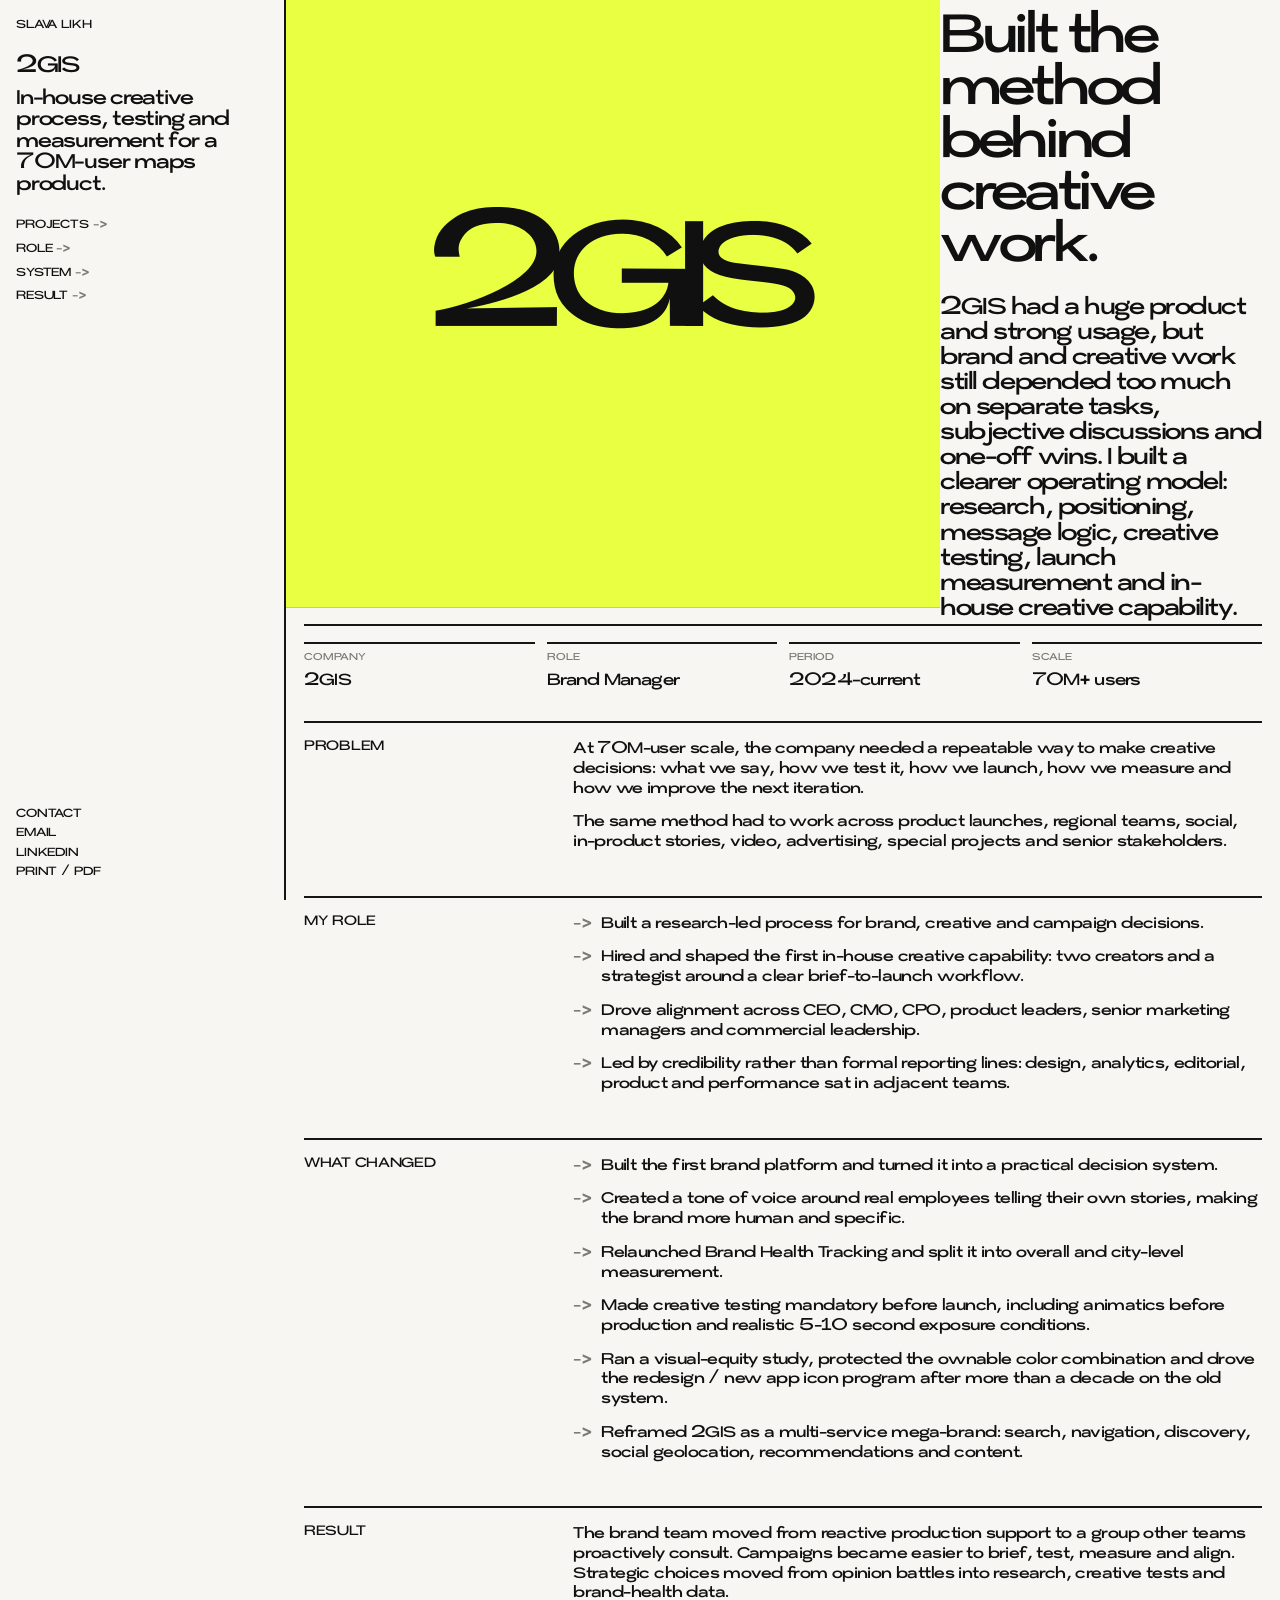
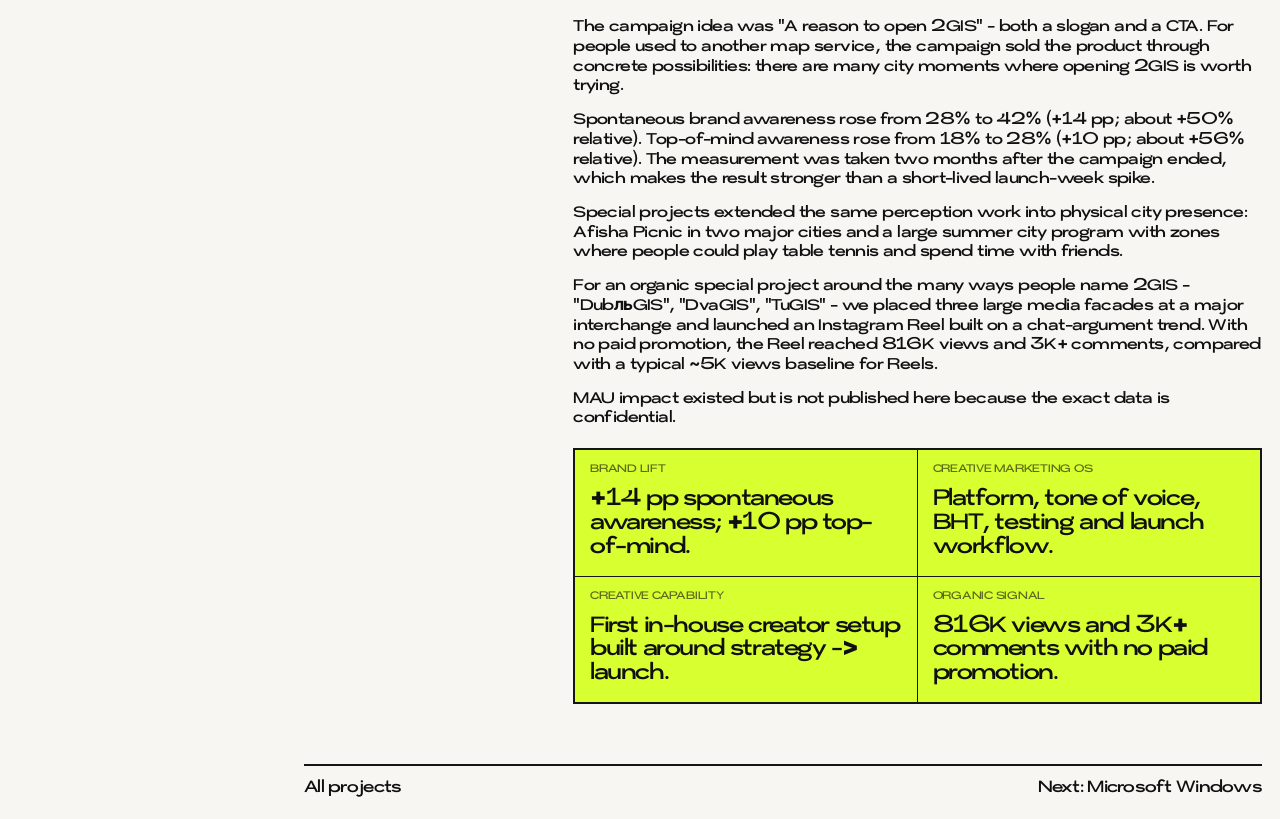
==== cases/2gis.html @ c992e0bf "Initial portfolio site" ====
<!doctype html>
<html lang="en">
<head>
  <meta charset="utf-8">
  <meta name="viewport" content="width=device-width, initial-scale=1">
  <title>2GIS - Research-led Creative Marketing Process | Slava Likh</title>
  <link rel="preconnect" href="https://fonts.googleapis.com">
  <link rel="preconnect" href="https://fonts.gstatic.com" crossorigin>
  <link href="https://fonts.googleapis.com/css2?family=Inter:wght@500;700;800;900&display=swap" rel="stylesheet">
  <link rel="stylesheet" href="../styles.css">
</head>
<body>
  <div class="case-shell">
    <aside class="rail">
      <div>
        <div class="rail-kicker"><a href="../index.html">SLAVA LIKH</a></div>
        <div class="bio">
          <h1>2GIS</h1>
          <p>In-house creative process, testing and measurement for a 70M-user maps product.</p>
        </div>
        <nav class="rail-links">
          <a href="../index.html#projects">Projects</a>
          <a href="#role">Role</a>
          <a href="#system">System</a>
          <a href="#result">Result</a>
        </nav>
      </div>
      <div class="rail-contact">
        <span>Contact</span>
        <a href="mailto:likhslava21@gmail.com">Email</a>
        <a href="https://linkedin.com/in/slavalikh">LinkedIn</a>
        <button onclick="window.print()" style="all:unset;cursor:pointer">Print / PDF</button>
      </div>
    </aside>

    <main class="case-main">
      <section class="case-hero">
        <div class="case-wordmark mark two-gis"><span>2GIS</span></div>
        <div class="case-intro">
          <h1>Built the method behind creative work.</h1>
          <p>2GIS had a huge product and strong usage, but brand and creative work still depended too much on separate tasks, subjective discussions and one-off wins. I built a clearer operating model: research, positioning, message logic, creative testing, launch measurement and in-house creative capability.</p>
        </div>
      </section>

      <section class="case-meta" aria-label="Case facts">
        <div><span>Company</span><b>2GIS</b></div>
        <div><span>Role</span><b>Brand Manager</b></div>
        <div><span>Period</span><b>2024-current</b></div>
        <div><span>Scale</span><b>70M+ users</b></div>
      </section>

      <section class="case-section">
        <h2>Problem</h2>
        <div>
          <p>At 70M-user scale, the company needed a repeatable way to make creative decisions: what we say, how we test it, how we launch, how we measure and how we improve the next iteration.</p>
          <p>The same method had to work across product launches, regional teams, social, in-product stories, video, advertising, special projects and senior stakeholders.</p>
        </div>
      </section>

      <section id="role" class="case-section">
        <h2>My role</h2>
        <div>
          <ul>
            <li>Built a research-led process for brand, creative and campaign decisions.</li>
            <li>Hired and shaped the first in-house creative capability: two creators and a strategist around a clear brief-to-launch workflow.</li>
            <li>Drove alignment across CEO, CMO, CPO, product leaders, senior marketing managers and commercial leadership.</li>
            <li>Led by credibility rather than formal reporting lines: design, analytics, editorial, product and performance sat in adjacent teams.</li>
          </ul>
        </div>
      </section>

      <section id="system" class="case-section">
        <h2>What changed</h2>
        <div>
          <ul>
            <li>Built the first brand platform and turned it into a practical decision system.</li>
            <li>Created a tone of voice around real employees telling their own stories, making the brand more human and specific.</li>
            <li>Relaunched Brand Health Tracking and split it into overall and city-level measurement.</li>
            <li>Made creative testing mandatory before launch, including animatics before production and realistic 5-10 second exposure conditions.</li>
            <li>Ran a visual-equity study, protected the ownable color combination and drove the redesign / new app icon program after more than a decade on the old system.</li>
            <li>Reframed 2GIS as a multi-service mega-brand: search, navigation, discovery, social geolocation, recommendations and content.</li>
          </ul>
        </div>
      </section>

      <section id="result" class="case-section">
        <h2>Result</h2>
        <div>
          <p>The brand team moved from reactive production support to a group other teams proactively consult. Campaigns became easier to brief, test, measure and align. Strategic choices moved from opinion battles into research, creative tests and brand-health data.</p>
          <p>The campaign idea was "A reason to open 2GIS" - both a slogan and a CTA. For people used to another map service, the campaign sold the product through concrete possibilities: there are many city moments where opening 2GIS is worth trying.</p>
          <p>Spontaneous brand awareness rose from 28% to 42% (+14 pp; about +50% relative). Top-of-mind awareness rose from 18% to 28% (+10 pp; about +56% relative). The measurement was taken two months after the campaign ended, which makes the result stronger than a short-lived launch-week spike.</p>
          <p>Special projects extended the same perception work into physical city presence: Afisha Picnic in two major cities and a large summer city program with zones where people could play table tennis and spend time with friends.</p>
          <p>For an organic special project around the many ways people name 2GIS - "DubльGIS", "DvaGIS", "TuGIS" - we placed three large media facades at a major interchange and launched an Instagram Reel built on a chat-argument trend. With no paid promotion, the Reel reached 816K views and 3K+ comments, compared with a typical ~5K views baseline for Reels.</p>
          <p>MAU impact existed but is not published here because the exact data is confidential.</p>
          <div class="result-panel" aria-label="2GIS results">
            <div class="result-item"><span>Brand lift</span><strong>+14 pp spontaneous awareness; +10 pp top-of-mind.</strong></div>
            <div class="result-item"><span>Creative marketing OS</span><strong>Platform, tone of voice, BHT, testing and launch workflow.</strong></div>
            <div class="result-item"><span>Creative capability</span><strong>First in-house creator setup built around strategy -> launch.</strong></div>
            <div class="result-item"><span>Organic signal</span><strong>816K views and 3K+ comments with no paid promotion.</strong></div>
          </div>
        </div>
      </section>

      <nav class="pager">
        <a href="../index.html">All projects</a>
        <a href="microsoft-windows.html">Next: Microsoft Windows</a>
      </nav>
    </main>
  </div>
</body>
</html>
---- styles.css ----
:root {
  --paper: #f7f6f2;
  --ink: #101010;
  --muted: #7a7a74;
  --line: #151515;
  --soft-line: rgba(16, 16, 16, 0.16);
  --panel: #ffffff;
  --accent: #d8ff2f;
  --max: 1720px;
}

@font-face {
  font-family: "Konstant";
  src: url("assets/neuekonstantgrotesk-book.otf") format("opentype");
  font-weight: 100 900;
  font-style: normal;
  font-display: swap;
}

* {
  box-sizing: border-box;
}

html {
  scroll-behavior: smooth;
}

body {
  margin: 0;
  background: var(--paper);
  color: var(--ink);
  font-family: Konstant, Inter, Helvetica Neue, Arial, sans-serif;
  font-size: 15px;
  line-height: 1.28;
}

a {
  color: inherit;
  text-decoration: none;
}

a:hover {
  color: var(--muted);
}

.shell {
  min-height: 100vh;
  display: grid;
  grid-template-columns: 286px minmax(0, 1fr);
}

.rail {
  position: sticky;
  top: 0;
  height: 100vh;
  padding: 18px 16px;
  border-right: 2px solid var(--line);
  display: flex;
  flex-direction: column;
  justify-content: space-between;
  background: rgba(247, 246, 242, 0.94);
  z-index: 20;
}

.rail-kicker,
.rail-links,
.rail-contact {
  font-size: 13px;
  text-transform: uppercase;
  letter-spacing: -0.01em;
  font-weight: 700;
}

.bio {
  margin-top: 22px;
  max-width: 232px;
}

.bio h1 {
  font-size: 25px;
  line-height: 0.96;
  letter-spacing: -0.06em;
  margin: 0 0 10px;
}

.bio p {
  margin: 0;
  font-size: 22px;
  line-height: 0.98;
  letter-spacing: -0.055em;
  font-weight: 700;
}

.rail-links {
  display: flex;
  flex-direction: column;
  gap: 7px;
  margin-top: 20px;
}

.rail-links a::after {
  content: " ->";
  color: var(--muted);
}

.rail-contact {
  display: flex;
  flex-direction: column;
  gap: 3px;
}

.work {
  max-width: var(--max);
  padding: 18px 18px 72px;
}

.topbar {
  display: grid;
  grid-template-columns: minmax(0, 1fr) minmax(300px, 0.62fr);
  gap: 22px;
  min-height: 42vh;
  border-bottom: 2px solid var(--line);
}

.statement {
  max-width: 980px;
  align-self: start;
}

.statement h2 {
  margin: 0;
  font-size: clamp(56px, 8vw, 154px);
  line-height: 0.82;
  letter-spacing: -0.087em;
  font-weight: 800;
}

.statement .lead {
  max-width: 740px;
  margin: 24px 0 0;
  font-size: clamp(21px, 2vw, 38px);
  line-height: 1;
  letter-spacing: -0.055em;
  font-weight: 700;
}

.meta-stack {
  display: grid;
  grid-template-columns: 1fr 1fr;
  gap: 14px;
  align-self: start;
}

.meta-card {
  border-top: 2px solid var(--line);
  padding-top: 8px;
  min-height: 108px;
}

.meta-card .label {
  display: block;
  margin-bottom: 12px;
  color: var(--muted);
  text-transform: uppercase;
  font-size: 12px;
  font-weight: 800;
}

.meta-card p {
  margin: 0;
  font-size: 17px;
  line-height: 1.08;
  letter-spacing: -0.035em;
  font-weight: 700;
}

.section-title {
  margin: 18px 0 12px;
  font-size: 14px;
  line-height: 1;
  text-transform: uppercase;
  letter-spacing: -0.02em;
  font-weight: 800;
}

.project-grid {
  display: grid;
  grid-template-columns: repeat(12, minmax(0, 1fr));
  gap: 16px;
}

.tile {
  display: flex;
  min-height: 385px;
  background: var(--panel);
  border: 2px solid transparent;
  position: relative;
  overflow: hidden;
}

.tile:hover {
  border-color: var(--line);
}

.tile.large {
  grid-column: span 7;
}

.tile.medium {
  grid-column: span 5;
}

.tile.small {
  grid-column: span 4;
  min-height: 315px;
}

.tile-inner {
  width: 100%;
  padding: 18px;
  display: flex;
  flex-direction: column;
  justify-content: space-between;
}

.mark {
  min-height: 210px;
  display: flex;
  align-items: center;
  justify-content: center;
  border-bottom: 1px solid var(--soft-line);
  margin: -18px -18px 16px;
  padding: 22px;
  background: #efeee9;
  overflow: hidden;
}

.mark span {
  display: block;
  font-size: clamp(48px, 8vw, 132px);
  line-height: 0.78;
  letter-spacing: -0.11em;
  font-weight: 900;
  text-transform: uppercase;
  text-align: center;
}

.tile.small .mark span {
  font-size: clamp(42px, 6vw, 82px);
}

.tile.small .mark.mcd span,
.tile.small .mark.ymaps span,
.tile.small .mark.azure span {
  font-size: clamp(22px, 2.7vw, 38px);
  letter-spacing: -0.06em;
}

.mark.two-gis {
  background: #e8ff42;
}

.mark.windows {
  background: #dfe7ff;
}

.mark.windows span {
  font-size: clamp(30px, 4vw, 66px);
}

.mark.mcd {
  background: #f6df26;
}

.mark.mcd span,
.mark.ymaps span,
.mark.azure span {
  font-size: clamp(22px, 2.55vw, 38px);
  letter-spacing: -0.06em;
}

.mark.ymaps {
  background: #f3f0ea;
}

.mark.xbox {
  background: #dbefd5;
}

.mark.azure {
  background: #e8f3ff;
}

.mark.ey {
  background: #f2f2f2;
}

.tile-title {
  margin: 0;
  font-size: 23px;
  line-height: 0.96;
  letter-spacing: -0.06em;
  font-weight: 800;
}

.tile-meta {
  color: var(--muted);
  margin-top: 2px;
  font-weight: 700;
  letter-spacing: -0.03em;
}

.tile-copy {
  margin: 15px 0 0;
  max-width: 640px;
  font-size: 17px;
  line-height: 1.05;
  letter-spacing: -0.04em;
  font-weight: 700;
}

.tile-tags {
  display: flex;
  flex-wrap: wrap;
  gap: 6px;
  margin-top: 18px;
}

.tag {
  border: 1px solid var(--line);
  padding: 4px 7px 5px;
  border-radius: 999px;
  font-size: 11px;
  line-height: 1;
  text-transform: uppercase;
  font-weight: 800;
}

.proof {
  display: grid;
  grid-template-columns: repeat(5, minmax(0, 1fr));
  gap: 16px;
  margin-top: 16px;
  margin-bottom: 34px;
}

.proof-item {
  min-height: 180px;
  padding: 14px;
  border-top: 2px solid var(--line);
  background: rgba(255, 255, 255, 0.5);
  display: flex;
  flex-direction: column;
}

.proof-item strong {
  display: block;
  font-size: clamp(23px, 1.9vw, 34px);
  line-height: 0.92;
  letter-spacing: -0.065em;
  margin-bottom: 12px;
}

.proof-item p {
  margin: 0;
  font-weight: 700;
  letter-spacing: -0.035em;
}

.proof-link {
  display: inline-flex;
  align-self: flex-start;
  margin-top: auto;
  padding-top: 18px;
  color: var(--muted);
  font-size: 11px;
  line-height: 1;
  text-transform: uppercase;
  letter-spacing: -0.01em;
  font-weight: 800;
}

.proof-link::after {
  content: " ->";
}

.proof-link:hover {
  color: var(--ink);
}

.case-shell {
  min-height: 100vh;
  display: grid;
  grid-template-columns: 286px minmax(0, 1fr);
}

.case-main {
  padding: 18px;
  max-width: var(--max);
}

.case-hero {
  min-height: 58vh;
  display: grid;
  grid-template-columns: minmax(0, 1fr) minmax(280px, 0.52fr);
  gap: 18px;
  border-bottom: 2px solid var(--line);
}

.case-wordmark {
  display: flex;
  align-items: center;
  justify-content: center;
  min-height: 420px;
}

.case-wordmark span {
  display: block;
  font-size: clamp(82px, 13vw, 230px);
  line-height: 0.74;
  letter-spacing: -0.12em;
  font-weight: 900;
  text-transform: uppercase;
  text-align: center;
}

.case-wordmark.mark.windows span,
.case-wordmark.mark.mcd span,
.case-wordmark.mark.ymaps span,
.case-wordmark.mark.azure span {
  font-size: clamp(44px, 5.4vw, 90px);
  letter-spacing: -0.08em;
}

.case-intro {
  align-self: start;
}

.case-intro h1 {
  margin: 0 0 18px;
  font-size: clamp(42px, 4.65vw, 88px);
  line-height: 0.88;
  letter-spacing: -0.075em;
}

.case-intro p {
  margin: 0;
  font-size: clamp(22px, 2vw, 34px);
  line-height: 0.98;
  letter-spacing: -0.058em;
  font-weight: 800;
}

.case-meta {
  display: grid;
  grid-template-columns: repeat(4, minmax(0, 1fr));
  gap: 12px;
  margin: 16px 0 28px;
}

.case-meta div {
  border-top: 2px solid var(--line);
  padding-top: 8px;
}

.case-meta span {
  display: block;
  color: var(--muted);
  text-transform: uppercase;
  font-size: 11px;
  font-weight: 800;
  margin-bottom: 8px;
}

.case-meta b {
  font-size: 18px;
  line-height: 0.98;
  letter-spacing: -0.045em;
}

.case-section {
  display: grid;
  grid-template-columns: 0.35fr 1fr;
  gap: 28px;
  border-top: 2px solid var(--line);
  padding: 18px 0 28px;
}

.case-section h2 {
  margin: 0;
  font-size: 15px;
  line-height: 1;
  text-transform: uppercase;
  letter-spacing: -0.02em;
}

.case-section p,
.case-section li {
  max-width: 980px;
  font-size: clamp(17px, 1.22vw, 23px);
  line-height: 1.16;
  letter-spacing: -0.035em;
  font-weight: 700;
}

.case-section p {
  margin: 0 0 14px;
}

.case-section ul {
  padding: 0;
  margin: 0;
  list-style: none;
}

.case-section li {
  padding: 0 0 14px 28px;
  position: relative;
}

.case-section li::before {
  content: "->";
  position: absolute;
  left: 0;
  top: 0;
  color: var(--muted);
}

.result-panel {
  display: grid;
  grid-template-columns: repeat(2, minmax(0, 1fr));
  gap: 0;
  margin-top: 18px;
  border: 2px solid var(--line);
  background: var(--accent);
}

.result-item {
  min-height: 108px;
  padding: 14px 15px;
  border-right: 1px solid var(--line);
  border-bottom: 1px solid var(--line);
}

.result-item:nth-child(2n) {
  border-right: 0;
}

.result-item:nth-last-child(-n + 2) {
  border-bottom: 0;
}

.result-item span {
  display: block;
  margin-bottom: 14px;
  color: rgba(16, 16, 16, 0.62);
  font-size: 12px;
  line-height: 1;
  text-transform: uppercase;
  letter-spacing: -0.02em;
  font-weight: 800;
}

.result-item strong {
  display: block;
  max-width: 760px;
  font-size: clamp(21px, 1.9vw, 34px);
  line-height: 0.98;
  letter-spacing: -0.058em;
  font-weight: 900;
}

.pager {
  display: flex;
  justify-content: space-between;
  border-top: 2px solid var(--line);
  padding-top: 12px;
  margin-top: 32px;
  font-size: 18px;
  font-weight: 800;
  letter-spacing: -0.04em;
}

@media (max-width: 980px) {
  .shell,
  .case-shell {
    display: block;
  }

  .rail {
    position: relative;
    height: auto;
    border-right: 0;
    border-bottom: 2px solid var(--line);
    gap: 26px;
  }

  .bio p {
    max-width: 530px;
  }

  .topbar,
  .case-hero,
  .case-section {
    grid-template-columns: 1fr;
  }

  .meta-stack,
  .case-meta,
  .proof,
  .result-panel {
    grid-template-columns: 1fr 1fr;
  }

  .tile.large,
  .tile.medium,
  .tile.small {
    grid-column: span 12;
  }
}

@media (max-width: 640px) {
  .work,
  .case-main {
    padding: 12px;
  }

  .meta-stack,
  .case-meta,
  .proof,
  .result-panel {
    grid-template-columns: 1fr;
  }

  .result-item,
  .result-item:nth-child(2n),
  .result-item:nth-last-child(-n + 2) {
    border-right: 0;
    border-bottom: 1px solid var(--line);
  }

  .result-item:last-child {
    border-bottom: 0;
  }

  .tile {
    min-height: 300px;
  }
}

@media print {
  :root {
    --paper: #ffffff;
  }

  body {
    background: #ffffff;
  }

  .rail,
  .pager,
  .section-title,
  .project-grid,
  .proof {
    display: none;
  }

  .shell,
  .case-shell {
    display: block;
  }

  .case-main,
  .work {
    padding: 0;
  }

  .case-hero {
    min-height: auto;
    display: block;
  }

  .case-wordmark {
    min-height: 120px;
    justify-content: flex-start;
  }

  .case-wordmark span {
    font-size: 72px;
    text-align: left;
  }

  .case-section {
    page-break-inside: avoid;
  }

  .case-section p,
  .case-section li {
    font-size: 18px;
    line-height: 1.08;
  }
}
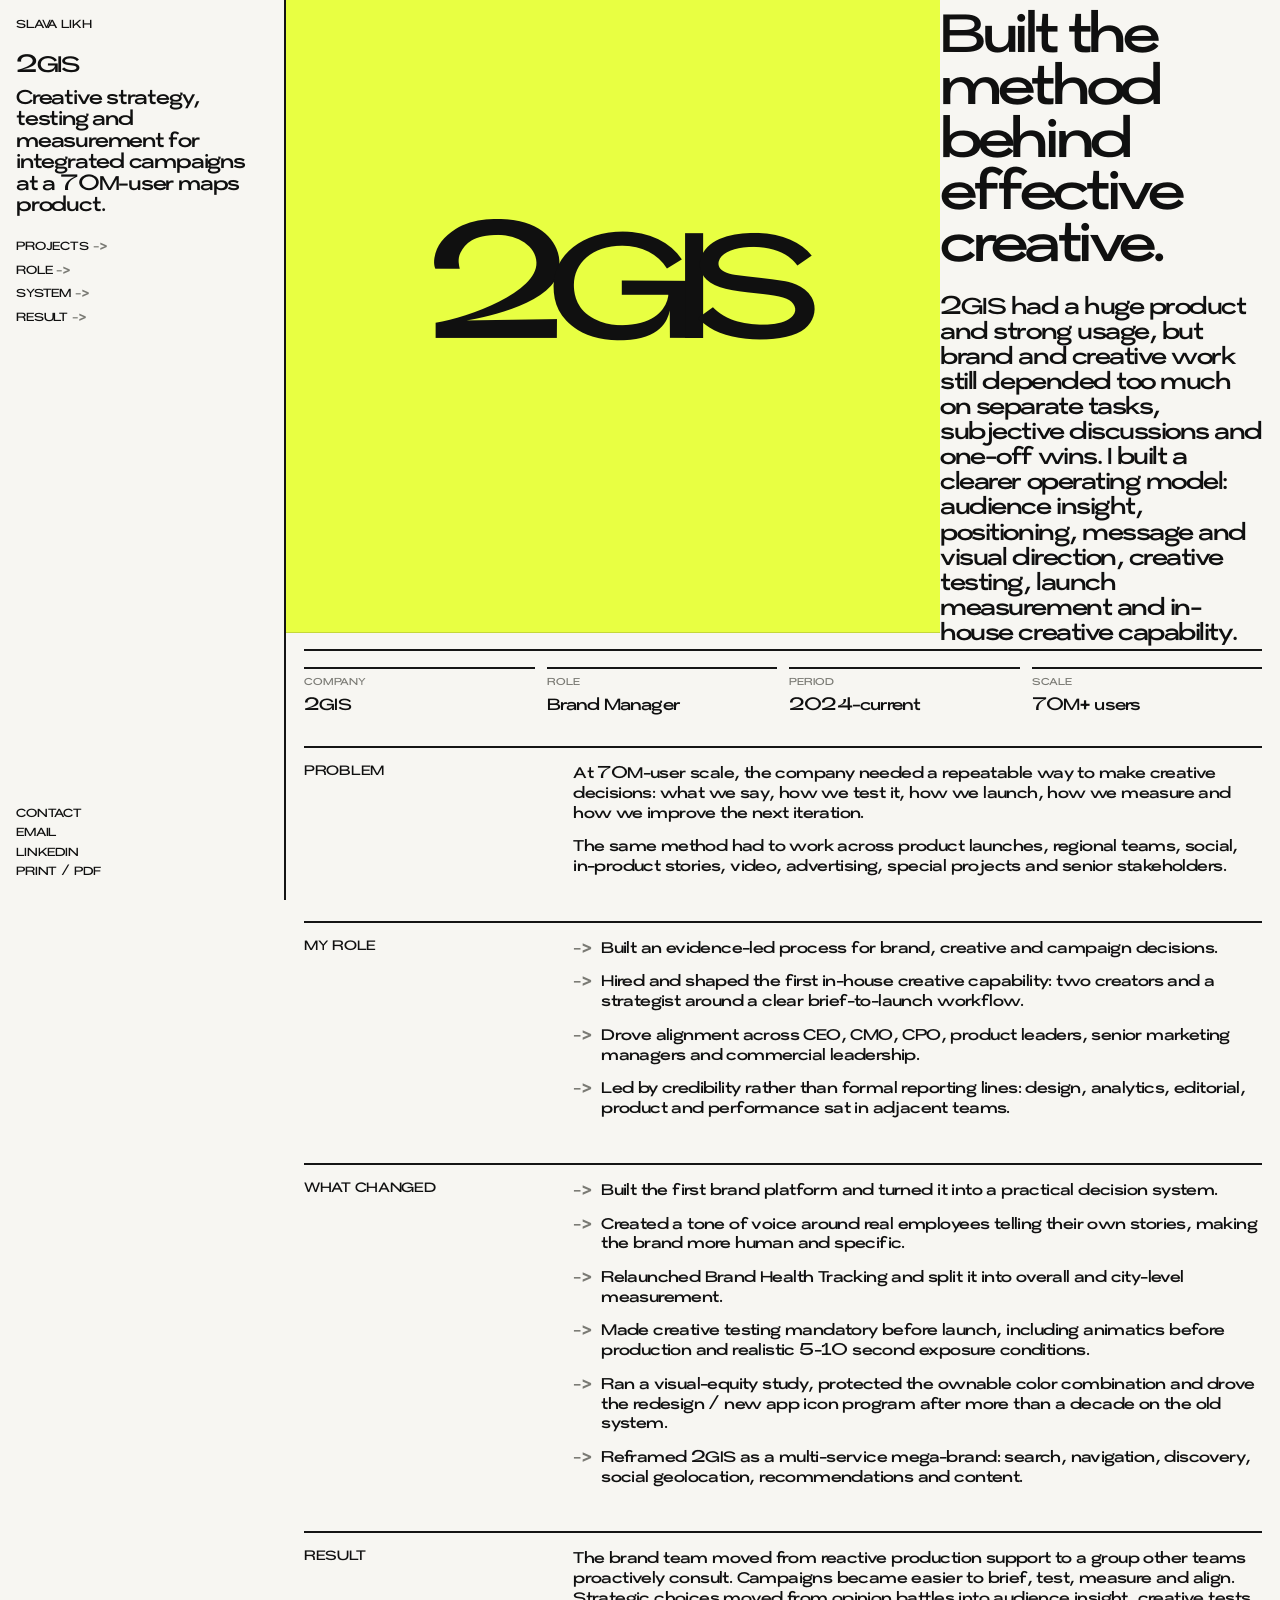
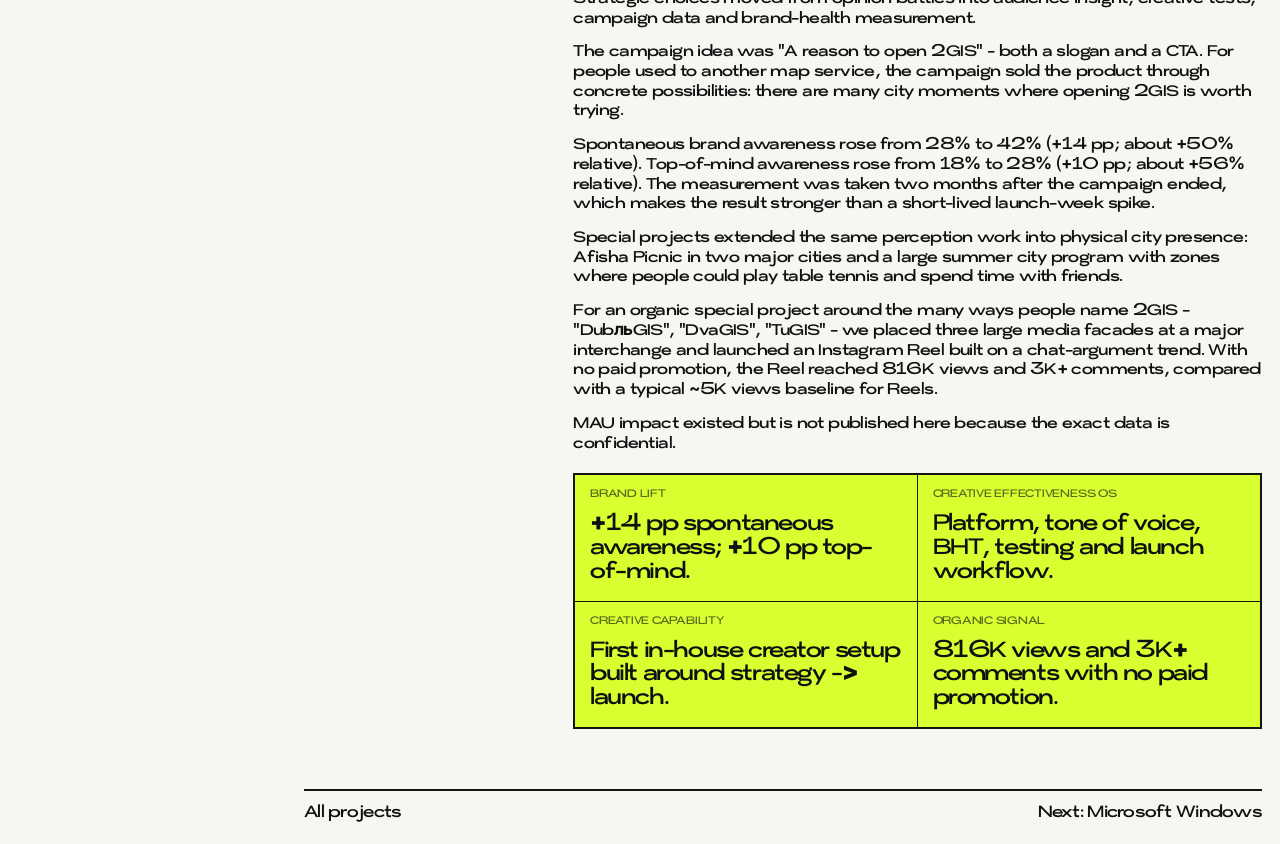
==== commit 907a44bf: "Refine portfolio positioning" ====
--- a/cases/2gis.html
+++ b/cases/2gis.html
@@ -3,7 +3,7 @@
 <head>
   <meta charset="utf-8">
   <meta name="viewport" content="width=device-width, initial-scale=1">
-  <title>2GIS - Research-led Creative Marketing Process | Slava Likh</title>
+  <title>2GIS - Creative Effectiveness and Integrated Campaigns | Slava Likh</title>
   <link rel="preconnect" href="https://fonts.googleapis.com">
   <link rel="preconnect" href="https://fonts.gstatic.com" crossorigin>
   <link href="https://fonts.googleapis.com/css2?family=Inter:wght@500;700;800;900&display=swap" rel="stylesheet">
@@ -16,7 +16,7 @@
         <div class="rail-kicker"><a href="../index.html">SLAVA LIKH</a></div>
         <div class="bio">
           <h1>2GIS</h1>
-          <p>In-house creative process, testing and measurement for a 70M-user maps product.</p>
+          <p>Creative strategy, testing and measurement for integrated campaigns at a 70M-user maps product.</p>
         </div>
         <nav class="rail-links">
           <a href="../index.html#projects">Projects</a>
@@ -37,8 +37,8 @@
       <section class="case-hero">
         <div class="case-wordmark mark two-gis"><span>2GIS</span></div>
         <div class="case-intro">
-          <h1>Built the method behind creative work.</h1>
-          <p>2GIS had a huge product and strong usage, but brand and creative work still depended too much on separate tasks, subjective discussions and one-off wins. I built a clearer operating model: research, positioning, message logic, creative testing, launch measurement and in-house creative capability.</p>
+          <h1>Built the method behind effective creative.</h1>
+          <p>2GIS had a huge product and strong usage, but brand and creative work still depended too much on separate tasks, subjective discussions and one-off wins. I built a clearer operating model: audience insight, positioning, message and visual direction, creative testing, launch measurement and in-house creative capability.</p>
         </div>
       </section>
 
@@ -61,7 +61,7 @@
         <h2>My role</h2>
         <div>
           <ul>
-            <li>Built a research-led process for brand, creative and campaign decisions.</li>
+            <li>Built an evidence-led process for brand, creative and campaign decisions.</li>
             <li>Hired and shaped the first in-house creative capability: two creators and a strategist around a clear brief-to-launch workflow.</li>
             <li>Drove alignment across CEO, CMO, CPO, product leaders, senior marketing managers and commercial leadership.</li>
             <li>Led by credibility rather than formal reporting lines: design, analytics, editorial, product and performance sat in adjacent teams.</li>
@@ -86,7 +86,7 @@
       <section id="result" class="case-section">
         <h2>Result</h2>
         <div>
-          <p>The brand team moved from reactive production support to a group other teams proactively consult. Campaigns became easier to brief, test, measure and align. Strategic choices moved from opinion battles into research, creative tests and brand-health data.</p>
+          <p>The brand team moved from reactive production support to a group other teams proactively consult. Campaigns became easier to brief, test, measure and align. Strategic choices moved from opinion battles into audience insight, creative tests, campaign data and brand-health measurement.</p>
           <p>The campaign idea was "A reason to open 2GIS" - both a slogan and a CTA. For people used to another map service, the campaign sold the product through concrete possibilities: there are many city moments where opening 2GIS is worth trying.</p>
           <p>Spontaneous brand awareness rose from 28% to 42% (+14 pp; about +50% relative). Top-of-mind awareness rose from 18% to 28% (+10 pp; about +56% relative). The measurement was taken two months after the campaign ended, which makes the result stronger than a short-lived launch-week spike.</p>
           <p>Special projects extended the same perception work into physical city presence: Afisha Picnic in two major cities and a large summer city program with zones where people could play table tennis and spend time with friends.</p>
@@ -94,7 +94,7 @@
           <p>MAU impact existed but is not published here because the exact data is confidential.</p>
           <div class="result-panel" aria-label="2GIS results">
             <div class="result-item"><span>Brand lift</span><strong>+14 pp spontaneous awareness; +10 pp top-of-mind.</strong></div>
-            <div class="result-item"><span>Creative marketing OS</span><strong>Platform, tone of voice, BHT, testing and launch workflow.</strong></div>
+            <div class="result-item"><span>Creative effectiveness OS</span><strong>Platform, tone of voice, BHT, testing and launch workflow.</strong></div>
             <div class="result-item"><span>Creative capability</span><strong>First in-house creator setup built around strategy -> launch.</strong></div>
             <div class="result-item"><span>Organic signal</span><strong>816K views and 3K+ comments with no paid promotion.</strong></div>
           </div>
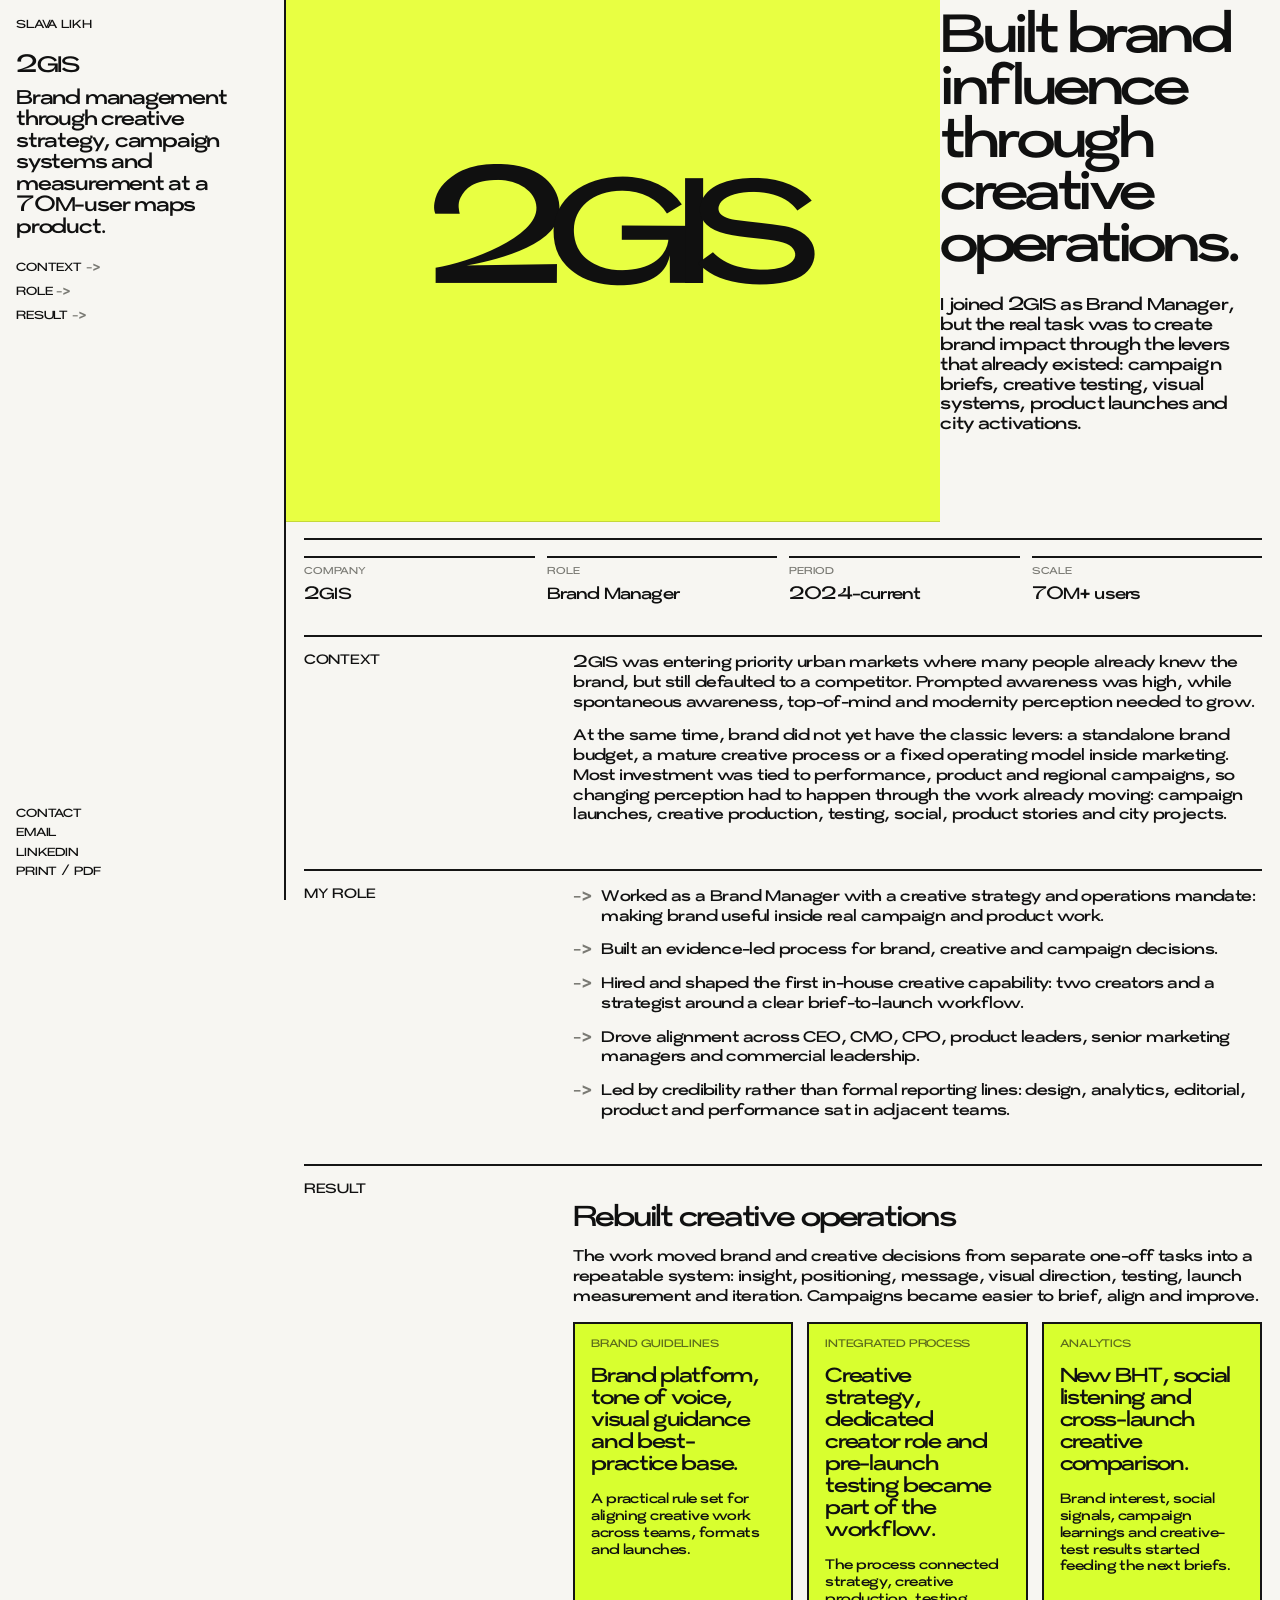
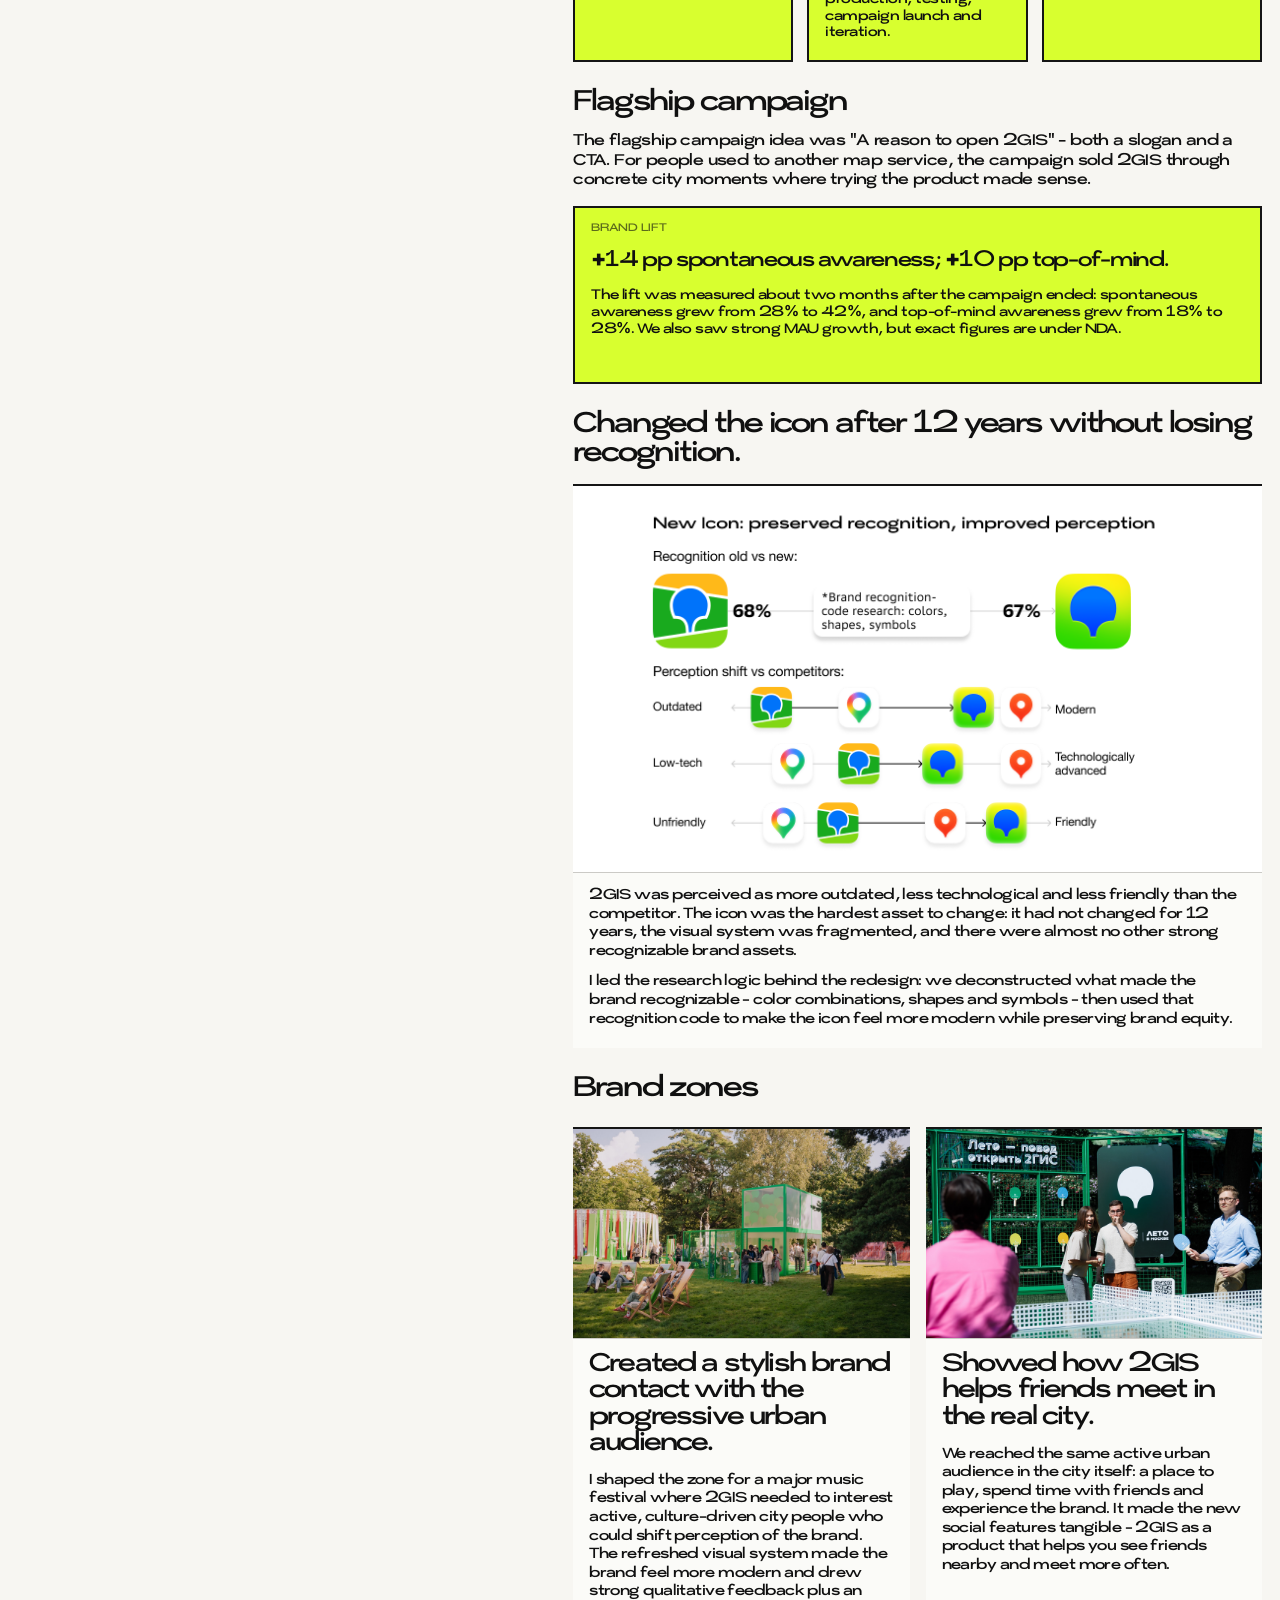
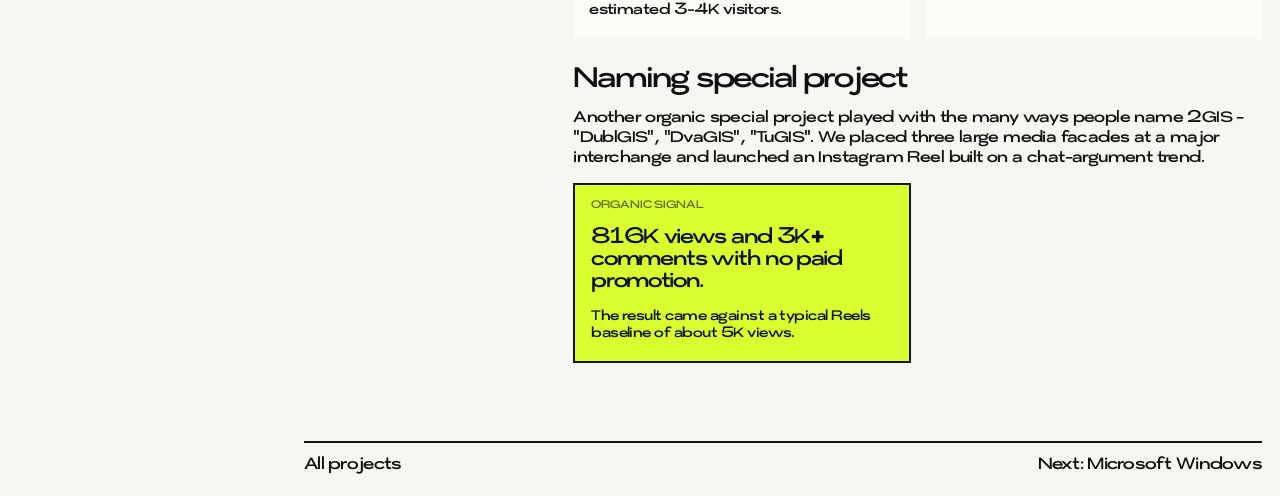
==== commit c9b4d076: "Update 2GIS portfolio case" ====
--- a/cases/2gis.html
+++ b/cases/2gis.html
@@ -16,12 +16,11 @@
         <div class="rail-kicker"><a href="../index.html">SLAVA LIKH</a></div>
         <div class="bio">
           <h1>2GIS</h1>
-          <p>Creative strategy, testing and measurement for integrated campaigns at a 70M-user maps product.</p>
+          <p>Brand management through creative strategy, campaign systems and measurement at a 70M-user maps product.</p>
         </div>
         <nav class="rail-links">
-          <a href="../index.html#projects">Projects</a>
+          <a href="#context">Context</a>
           <a href="#role">Role</a>
-          <a href="#system">System</a>
           <a href="#result">Result</a>
         </nav>
       </div>
@@ -37,8 +36,8 @@
       <section class="case-hero">
         <div class="case-wordmark mark two-gis"><span>2GIS</span></div>
         <div class="case-intro">
-          <h1>Built the method behind effective creative.</h1>
-          <p>2GIS had a huge product and strong usage, but brand and creative work still depended too much on separate tasks, subjective discussions and one-off wins. I built a clearer operating model: audience insight, positioning, message and visual direction, creative testing, launch measurement and in-house creative capability.</p>
+          <h1>Built brand influence through creative operations.</h1>
+          <p class="case-intro-compact">I joined 2GIS as Brand Manager, but the real task was to create brand impact through the levers that already existed: campaign briefs, creative testing, visual systems, product launches and city activations.</p>
         </div>
       </section>
 
@@ -49,11 +48,11 @@
         <div><span>Scale</span><b>70M+ users</b></div>
       </section>
 
-      <section class="case-section">
-        <h2>Problem</h2>
+      <section id="context" class="case-section">
+        <h2>Context</h2>
         <div>
-          <p>At 70M-user scale, the company needed a repeatable way to make creative decisions: what we say, how we test it, how we launch, how we measure and how we improve the next iteration.</p>
-          <p>The same method had to work across product launches, regional teams, social, in-product stories, video, advertising, special projects and senior stakeholders.</p>
+          <p>2GIS was entering priority urban markets where many people already knew the brand, but still defaulted to a competitor. Prompted awareness was high, while spontaneous awareness, top-of-mind and modernity perception needed to grow.</p>
+          <p>At the same time, brand did not yet have the classic levers: a standalone brand budget, a mature creative process or a fixed operating model inside marketing. Most investment was tied to performance, product and regional campaigns, so changing perception had to happen through the work already moving: campaign launches, creative production, testing, social, product stories and city projects.</p>
         </div>
       </section>
 
@@ -61,6 +60,7 @@
         <h2>My role</h2>
         <div>
           <ul>
+            <li>Worked as a Brand Manager with a creative strategy and operations mandate: making brand useful inside real campaign and product work.</li>
             <li>Built an evidence-led process for brand, creative and campaign decisions.</li>
             <li>Hired and shaped the first in-house creative capability: two creators and a strategist around a clear brief-to-launch workflow.</li>
             <li>Drove alignment across CEO, CMO, CPO, product leaders, senior marketing managers and commercial leadership.</li>
@@ -69,34 +69,91 @@
         </div>
       </section>
 
-      <section id="system" class="case-section">
-        <h2>What changed</h2>
-        <div>
-          <ul>
-            <li>Built the first brand platform and turned it into a practical decision system.</li>
-            <li>Created a tone of voice around real employees telling their own stories, making the brand more human and specific.</li>
-            <li>Relaunched Brand Health Tracking and split it into overall and city-level measurement.</li>
-            <li>Made creative testing mandatory before launch, including animatics before production and realistic 5-10 second exposure conditions.</li>
-            <li>Ran a visual-equity study, protected the ownable color combination and drove the redesign / new app icon program after more than a decade on the old system.</li>
-            <li>Reframed 2GIS as a multi-service mega-brand: search, navigation, discovery, social geolocation, recommendations and content.</li>
-          </ul>
-        </div>
-      </section>
-
       <section id="result" class="case-section">
         <h2>Result</h2>
         <div>
-          <p>The brand team moved from reactive production support to a group other teams proactively consult. Campaigns became easier to brief, test, measure and align. Strategic choices moved from opinion battles into audience insight, creative tests, campaign data and brand-health measurement.</p>
-          <p>The campaign idea was "A reason to open 2GIS" - both a slogan and a CTA. For people used to another map service, the campaign sold the product through concrete possibilities: there are many city moments where opening 2GIS is worth trying.</p>
-          <p>Spontaneous brand awareness rose from 28% to 42% (+14 pp; about +50% relative). Top-of-mind awareness rose from 18% to 28% (+10 pp; about +56% relative). The measurement was taken two months after the campaign ended, which makes the result stronger than a short-lived launch-week spike.</p>
-          <p>Special projects extended the same perception work into physical city presence: Afisha Picnic in two major cities and a large summer city program with zones where people could play table tennis and spend time with friends.</p>
-          <p>For an organic special project around the many ways people name 2GIS - "DubльGIS", "DvaGIS", "TuGIS" - we placed three large media facades at a major interchange and launched an Instagram Reel built on a chat-argument trend. With no paid promotion, the Reel reached 816K views and 3K+ comments, compared with a typical ~5K views baseline for Reels.</p>
-          <p>MAU impact existed but is not published here because the exact data is confidential.</p>
-          <div class="result-panel" aria-label="2GIS results">
-            <div class="result-item"><span>Brand lift</span><strong>+14 pp spontaneous awareness; +10 pp top-of-mind.</strong></div>
-            <div class="result-item"><span>Creative effectiveness OS</span><strong>Platform, tone of voice, BHT, testing and launch workflow.</strong></div>
-            <div class="result-item"><span>Creative capability</span><strong>First in-house creator setup built around strategy -> launch.</strong></div>
-            <div class="result-item"><span>Organic signal</span><strong>816K views and 3K+ comments with no paid promotion.</strong></div>
+          <div class="result-cluster">
+            <h3>Rebuilt creative operations</h3>
+            <p>The work moved brand and creative decisions from separate one-off tasks into a repeatable system: insight, positioning, message, visual direction, testing, launch measurement and iteration. Campaigns became easier to brief, align and improve.</p>
+            <div class="result-grid result-grid-three" aria-label="2GIS operating system results">
+              <article class="result-card">
+                <span>Brand guidelines</span>
+                <strong>Brand platform, tone of voice, visual guidance and best-practice base.</strong>
+                <p>A practical rule set for aligning creative work across teams, formats and launches.</p>
+              </article>
+              <article class="result-card">
+                <span>Integrated process</span>
+                <strong>Creative strategy, dedicated creator role and pre-launch testing became part of the workflow.</strong>
+                <p>The process connected strategy, creative production, testing, campaign launch and iteration.</p>
+              </article>
+              <article class="result-card">
+                <span>Analytics</span>
+                <strong>New BHT, social listening and cross-launch creative comparison.</strong>
+                <p>Brand interest, social signals, campaign learnings and creative-test results started feeding the next briefs.</p>
+              </article>
+            </div>
+          </div>
+
+          <div class="result-cluster">
+            <h3>Flagship campaign</h3>
+            <p>The flagship campaign idea was "A reason to open 2GIS" - both a slogan and a CTA. For people used to another map service, the campaign sold 2GIS through concrete city moments where trying the product made sense.</p>
+            <div class="result-grid" aria-label="2GIS flagship campaign result">
+              <article class="result-card result-card-wide">
+                <span>Brand lift</span>
+                <strong>+14 pp spontaneous awareness; +10 pp top-of-mind.</strong>
+                <p>The lift was measured about two months after the campaign ended: spontaneous awareness grew from 28% to 42%, and top-of-mind awareness grew from 18% to 28%. We also saw strong MAU growth, but exact figures are under NDA.</p>
+              </article>
+            </div>
+          </div>
+
+          <div class="result-cluster">
+            <h3>Changed the icon after 12 years without losing recognition.</h3>
+            <article class="visual-case-card visual-case-card-wide">
+              <figure>
+                <img src="../assets/2gis/new-icon-research.png" alt="2GIS old and new icon research comparing recognition and perception shift">
+              </figure>
+              <div class="visual-case-copy">
+                <p>2GIS was perceived as more outdated, less technological and less friendly than the competitor. The icon was the hardest asset to change: it had not changed for 12 years, the visual system was fragmented, and there were almost no other strong recognizable brand assets.</p>
+                <p>I led the research logic behind the redesign: we deconstructed what made the brand recognizable - color combinations, shapes and symbols - then used that recognition code to make the icon feel more modern while preserving brand equity.</p>
+              </div>
+            </article>
+          </div>
+
+          <div class="result-cluster">
+            <h3>Brand zones</h3>
+            <div class="visual-case-grid" aria-label="2GIS special project result proof">
+              <article class="visual-case-card">
+                <figure>
+                  <img src="../assets/2gis/brandzone-musicfest.jpg" alt="2GIS green brand zone at a music festival">
+                </figure>
+                <div class="visual-case-copy">
+                  <h3>Created a stylish brand contact with the progressive urban audience.</h3>
+                  <p>I shaped the zone for a major music festival where 2GIS needed to interest active, culture-driven city people who could shift perception of the brand. The refreshed visual system made the brand feel more modern and drew strong qualitative feedback plus an estimated 3-4K visitors.</p>
+                </div>
+              </article>
+
+              <article class="visual-case-card">
+                <figure>
+                  <img src="../assets/2gis/brandzone-summer.jpg" alt="2GIS summer city brand zone with friends playing table tennis">
+                </figure>
+                <div class="visual-case-copy">
+                  <h3>Showed how 2GIS helps friends meet in the real city.</h3>
+                  <p>We reached the same active urban audience in the city itself: a place to play, spend time with friends and experience the brand. It made the new social features tangible - 2GIS as a product that helps you see friends nearby and meet more often.</p>
+                </div>
+              </article>
+            </div>
+          </div>
+
+          <div class="result-cluster">
+            <h3>Naming special project</h3>
+            <p>Another organic special project played with the many ways people name 2GIS - "DublGIS", "DvaGIS", "TuGIS". We placed three large media facades at a major interchange and launched an Instagram Reel built on a chat-argument trend.</p>
+            <div class="result-grid result-grid-compact" aria-label="2GIS naming special project result">
+              <article class="result-card">
+                <span>Organic signal</span>
+                <strong>816K views and 3K+ comments with no paid promotion.</strong>
+                <p>The result came against a typical Reels baseline of about 5K views.</p>
+              </article>
+            </div>
           </div>
         </div>
       </section>
--- a/styles.css
+++ b/styles.css
@@ -451,6 +451,12 @@
   font-weight: 800;
 }
 
+.case-intro p.case-intro-compact {
+  font-size: clamp(19px, 1.45vw, 27px);
+  line-height: 1.05;
+  letter-spacing: -0.045em;
+}
+
 .case-meta {
   display: grid;
   grid-template-columns: repeat(4, minmax(0, 1fr));
@@ -531,6 +537,7 @@
   grid-template-columns: repeat(2, minmax(0, 1fr));
   gap: 0;
   margin-top: 18px;
+  margin-bottom: 18px;
   border: 2px solid var(--line);
   background: var(--accent);
 }
@@ -568,6 +575,170 @@
   line-height: 0.98;
   letter-spacing: -0.058em;
   font-weight: 900;
+}
+
+.result-note {
+  max-width: 1120px;
+  color: rgba(16, 16, 16, 0.72);
+}
+
+.result-cluster {
+  margin-top: 30px;
+}
+
+.result-cluster:first-of-type {
+  margin-top: 24px;
+}
+
+.result-cluster h3 {
+  max-width: 820px;
+  margin: 0 0 12px;
+  font-size: clamp(25px, 2.45vw, 46px);
+  line-height: 0.92;
+  letter-spacing: -0.068em;
+}
+
+.result-grid {
+  display: grid;
+  grid-template-columns: repeat(2, minmax(0, 1fr));
+  gap: 14px;
+  margin: 14px 0 18px;
+}
+
+.result-grid-three {
+  grid-template-columns: repeat(3, minmax(0, 1fr));
+}
+
+.result-grid-compact {
+  max-width: 780px;
+}
+
+.result-card {
+  min-height: 178px;
+  padding: 15px 16px 17px;
+  border: 2px solid var(--line);
+  background: var(--accent);
+}
+
+.result-card-wide {
+  grid-column: 1 / -1;
+}
+
+.result-card span {
+  display: block;
+  margin-bottom: 18px;
+  color: rgba(16, 16, 16, 0.62);
+  font-size: 12px;
+  line-height: 1;
+  text-transform: uppercase;
+  letter-spacing: -0.02em;
+  font-weight: 800;
+}
+
+.result-card strong {
+  display: block;
+  max-width: 920px;
+  font-size: clamp(22px, 1.75vw, 34px);
+  line-height: 0.98;
+  letter-spacing: -0.058em;
+  font-weight: 900;
+}
+
+.result-card p {
+  max-width: 760px;
+  margin: 14px 0 0;
+  font-size: clamp(15px, 1vw, 18px);
+  line-height: 1.12;
+  letter-spacing: -0.035em;
+  font-weight: 700;
+}
+
+.visual-case-grid {
+  display: grid;
+  grid-template-columns: repeat(2, minmax(0, 1fr));
+  gap: 16px;
+  margin-top: 20px;
+}
+
+.visual-case-card {
+  display: grid;
+  grid-template-rows: auto 1fr;
+  border-top: 2px solid var(--line);
+  background: rgba(255, 255, 255, 0.46);
+}
+
+.visual-case-card-wide {
+  grid-column: 1 / -1;
+  grid-template-columns: 1fr;
+  grid-template-rows: auto;
+}
+
+.visual-case-card figure {
+  margin: 0;
+  background: #efeee9;
+  border-bottom: 1px solid var(--soft-line);
+  overflow: hidden;
+  aspect-ratio: 16 / 10;
+}
+
+.visual-case-card-wide figure {
+  border-right: 0;
+  border-bottom: 1px solid var(--soft-line);
+  aspect-ratio: 16 / 9;
+  min-height: 0;
+}
+
+.visual-case-card img {
+  display: block;
+  width: 100%;
+  height: 100%;
+  min-height: 0;
+  object-fit: cover;
+}
+
+.visual-case-card-wide img {
+  object-fit: contain;
+  background: #ffffff;
+}
+
+.visual-case-card-wide .visual-case-copy {
+  display: block;
+}
+
+.visual-case-copy {
+  padding: 15px 16px 18px;
+}
+
+.visual-case-copy span {
+  display: block;
+  margin-bottom: 14px;
+  color: var(--muted);
+  font-size: 12px;
+  line-height: 1;
+  text-transform: uppercase;
+  letter-spacing: -0.02em;
+  font-weight: 800;
+}
+
+.visual-case-copy h3 {
+  max-width: 760px;
+  margin: 0 0 14px;
+  font-size: clamp(24px, 2.2vw, 42px);
+  line-height: 0.93;
+  letter-spacing: -0.065em;
+}
+
+.visual-case-copy p {
+  max-width: 820px;
+  margin: 0 0 12px;
+  font-size: clamp(16px, 1.05vw, 20px);
+  line-height: 1.16;
+  letter-spacing: -0.035em;
+  font-weight: 700;
+}
+
+.visual-case-copy p:last-child {
+  margin-bottom: 0;
 }
 
 .pager {
@@ -601,15 +772,27 @@
 
   .topbar,
   .case-hero,
-  .case-section {
+  .case-section,
+  .visual-case-card-wide {
     grid-template-columns: 1fr;
   }
 
   .meta-stack,
   .case-meta,
   .proof,
-  .result-panel {
+  .result-panel,
+  .result-grid,
+  .visual-case-grid {
     grid-template-columns: 1fr 1fr;
+  }
+
+  .visual-case-card-wide figure {
+    border-right: 0;
+    border-bottom: 1px solid var(--soft-line);
+  }
+
+  .visual-case-card-wide .visual-case-copy {
+    display: block;
   }
 
   .tile.large,
@@ -628,7 +811,9 @@
   .meta-stack,
   .case-meta,
   .proof,
-  .result-panel {
+  .result-panel,
+  .result-grid,
+  .visual-case-grid {
     grid-template-columns: 1fr;
   }
 
@@ -645,6 +830,11 @@
 
   .tile {
     min-height: 300px;
+  }
+
+  .case-wordmark {
+    margin-left: 0;
+    margin-right: 0;
   }
 }
 
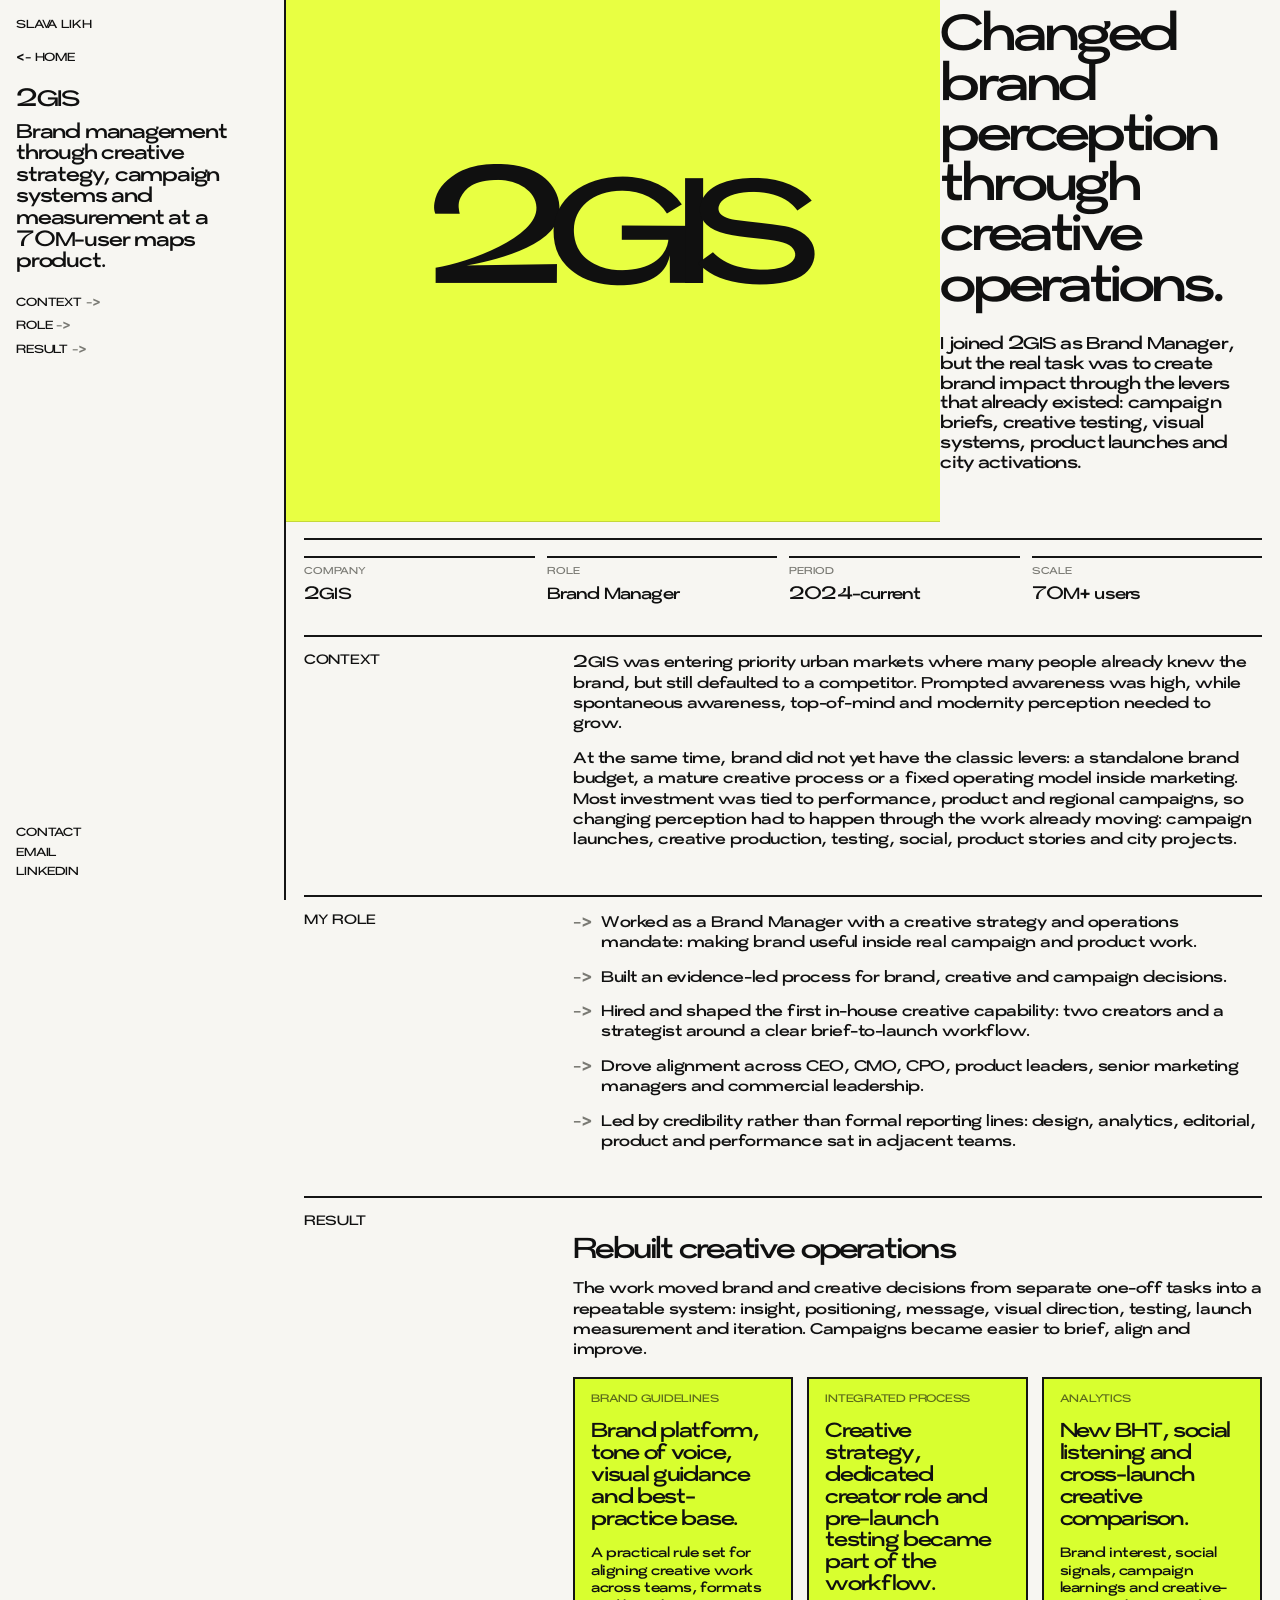
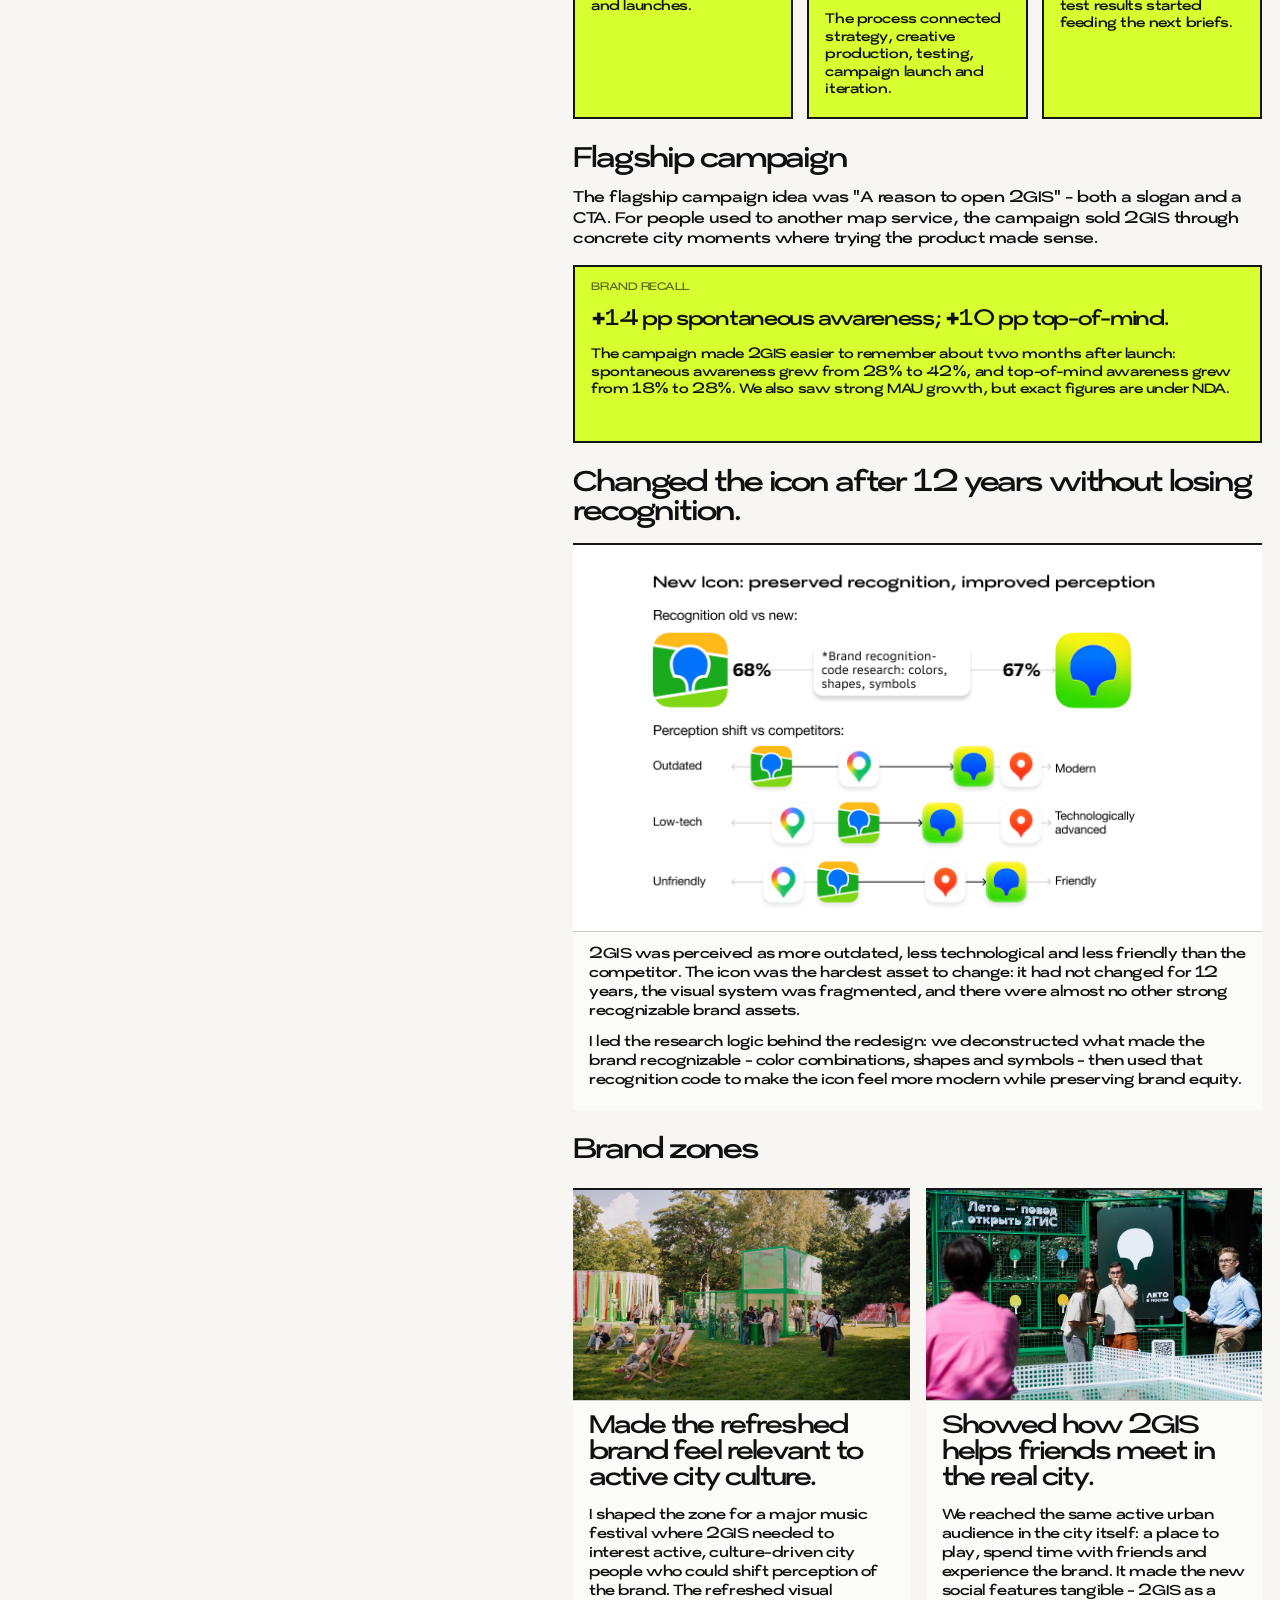
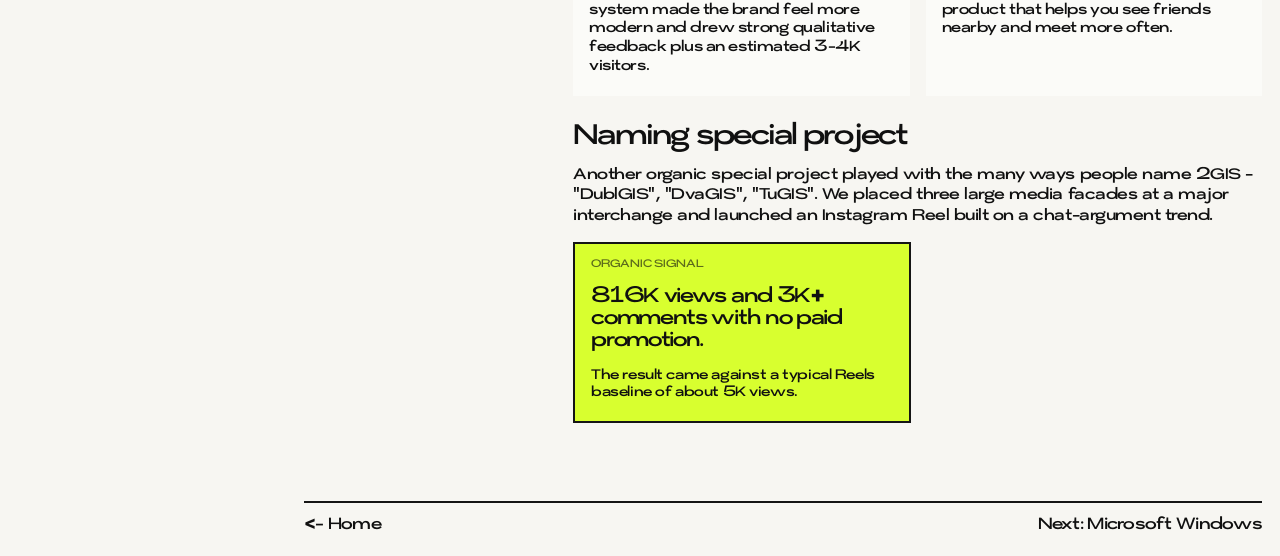
==== commit 704b8519: "Strengthen portfolio case studies" ====
--- a/cases/2gis.html
+++ b/cases/2gis.html
@@ -14,6 +14,7 @@
     <aside class="rail">
       <div>
         <div class="rail-kicker"><a href="../index.html">SLAVA LIKH</a></div>
+        <a class="home-link" href="../index.html">&lt;- Home</a>
         <div class="bio">
           <h1>2GIS</h1>
           <p>Brand management through creative strategy, campaign systems and measurement at a 70M-user maps product.</p>
@@ -28,7 +29,6 @@
         <span>Contact</span>
         <a href="mailto:likhslava21@gmail.com">Email</a>
         <a href="https://linkedin.com/in/slavalikh">LinkedIn</a>
-        <button onclick="window.print()" style="all:unset;cursor:pointer">Print / PDF</button>
       </div>
     </aside>
 
@@ -36,7 +36,7 @@
       <section class="case-hero">
         <div class="case-wordmark mark two-gis"><span>2GIS</span></div>
         <div class="case-intro">
-          <h1>Built brand influence through creative operations.</h1>
+          <h1>Changed brand perception through creative operations.</h1>
           <p class="case-intro-compact">I joined 2GIS as Brand Manager, but the real task was to create brand impact through the levers that already existed: campaign briefs, creative testing, visual systems, product launches and city activations.</p>
         </div>
       </section>
@@ -99,9 +99,9 @@
             <p>The flagship campaign idea was "A reason to open 2GIS" - both a slogan and a CTA. For people used to another map service, the campaign sold 2GIS through concrete city moments where trying the product made sense.</p>
             <div class="result-grid" aria-label="2GIS flagship campaign result">
               <article class="result-card result-card-wide">
-                <span>Brand lift</span>
+                <span>Brand recall</span>
                 <strong>+14 pp spontaneous awareness; +10 pp top-of-mind.</strong>
-                <p>The lift was measured about two months after the campaign ended: spontaneous awareness grew from 28% to 42%, and top-of-mind awareness grew from 18% to 28%. We also saw strong MAU growth, but exact figures are under NDA.</p>
+                <p>The campaign made 2GIS easier to remember about two months after launch: spontaneous awareness grew from 28% to 42%, and top-of-mind awareness grew from 18% to 28%. We also saw strong MAU growth, but exact figures are under NDA.</p>
               </article>
             </div>
           </div>
@@ -127,7 +127,7 @@
                   <img src="../assets/2gis/brandzone-musicfest.jpg" alt="2GIS green brand zone at a music festival">
                 </figure>
                 <div class="visual-case-copy">
-                  <h3>Created a stylish brand contact with the progressive urban audience.</h3>
+                  <h3>Made the refreshed brand feel relevant to active city culture.</h3>
                   <p>I shaped the zone for a major music festival where 2GIS needed to interest active, culture-driven city people who could shift perception of the brand. The refreshed visual system made the brand feel more modern and drew strong qualitative feedback plus an estimated 3-4K visitors.</p>
                 </div>
               </article>
@@ -159,7 +159,7 @@
       </section>
 
       <nav class="pager">
-        <a href="../index.html">All projects</a>
+        <a href="../index.html">&lt;- Home</a>
         <a href="microsoft-windows.html">Next: Microsoft Windows</a>
       </nav>
     </main>
--- a/styles.css
+++ b/styles.css
@@ -98,6 +98,16 @@
   margin-top: 20px;
 }
 
+.home-link {
+  display: inline-block;
+  margin-top: 18px;
+  font-size: 13px;
+  line-height: 1;
+  text-transform: uppercase;
+  letter-spacing: -0.01em;
+  font-weight: 700;
+}
+
 .rail-links a::after {
   content: " ->";
   color: var(--muted);
@@ -353,6 +363,17 @@
   flex-direction: column;
 }
 
+.proof-brand {
+  display: block;
+  margin-bottom: 14px;
+  color: rgba(16, 16, 16, 0.62);
+  font-size: 11px;
+  line-height: 1;
+  text-transform: uppercase;
+  letter-spacing: -0.01em;
+  font-weight: 800;
+}
+
 .proof-item strong {
   display: block;
   font-size: clamp(23px, 1.9vw, 34px);
@@ -364,7 +385,8 @@
 .proof-item p {
   margin: 0;
   font-weight: 700;
-  letter-spacing: -0.035em;
+  line-height: 1.1;
+  letter-spacing: -0.025em;
 }
 
 .proof-link {
@@ -438,9 +460,9 @@
 
 .case-intro h1 {
   margin: 0 0 18px;
-  font-size: clamp(42px, 4.65vw, 88px);
-  line-height: 0.88;
-  letter-spacing: -0.075em;
+  font-size: clamp(40px, 4.35vw, 82px);
+  line-height: 0.9;
+  letter-spacing: -0.07em;
 }
 
 .case-intro p {
@@ -504,8 +526,8 @@
 .case-section li {
   max-width: 980px;
   font-size: clamp(17px, 1.22vw, 23px);
-  line-height: 1.16;
-  letter-spacing: -0.035em;
+  line-height: 1.2;
+  letter-spacing: -0.028em;
   font-weight: 700;
 }
 
@@ -648,9 +670,152 @@
   max-width: 760px;
   margin: 14px 0 0;
   font-size: clamp(15px, 1vw, 18px);
-  line-height: 1.12;
-  letter-spacing: -0.035em;
+  line-height: 1.16;
+  letter-spacing: -0.028em;
   font-weight: 700;
+}
+
+.method-map {
+  display: grid;
+  grid-template-columns: repeat(4, minmax(0, 1fr));
+  gap: 0;
+  margin: 18px 0 18px;
+  border: 2px solid var(--line);
+  background: rgba(255, 255, 255, 0.5);
+}
+
+.method-map article {
+  min-height: 150px;
+  padding: 14px 15px 16px;
+  border-right: 1px solid var(--line);
+}
+
+.method-map article:last-child {
+  border-right: 0;
+}
+
+.method-map span,
+.attribute-grid span {
+  display: block;
+  margin-bottom: 16px;
+  color: rgba(16, 16, 16, 0.62);
+  font-size: 12px;
+  line-height: 1;
+  text-transform: uppercase;
+  letter-spacing: -0.02em;
+  font-weight: 800;
+}
+
+.method-map strong {
+  display: block;
+  font-size: clamp(17px, 1.22vw, 24px);
+  line-height: 1.02;
+  letter-spacing: -0.045em;
+  font-weight: 900;
+}
+
+.method-map-compact {
+  grid-template-columns: repeat(3, minmax(0, 1fr));
+  max-width: 960px;
+}
+
+.consulting-frame {
+  display: grid;
+  grid-template-columns: repeat(4, minmax(0, 1fr));
+  gap: 0;
+  margin: 18px 0 0;
+  border: 2px solid var(--line);
+  background: rgba(255, 255, 255, 0.5);
+}
+
+.consulting-frame article {
+  min-height: 220px;
+  padding: 14px 15px 16px;
+  border-right: 1px solid var(--line);
+}
+
+.consulting-frame article:last-child {
+  border-right: 0;
+}
+
+.consulting-frame span,
+.consulting-recommendation span {
+  display: block;
+  margin-bottom: 14px;
+  color: rgba(16, 16, 16, 0.62);
+  font-size: 12px;
+  line-height: 1;
+  text-transform: uppercase;
+  letter-spacing: -0.02em;
+  font-weight: 800;
+}
+
+.consulting-frame strong,
+.consulting-recommendation strong {
+  display: block;
+  font-size: clamp(21px, 1.6vw, 31px);
+  line-height: 0.98;
+  letter-spacing: -0.058em;
+  font-weight: 900;
+}
+
+.consulting-frame p,
+.consulting-recommendation p {
+  max-width: 520px;
+  margin: 12px 0 0;
+  color: rgba(16, 16, 16, 0.78);
+  font-size: clamp(15px, 0.96vw, 18px);
+  line-height: 1.16;
+  letter-spacing: -0.028em;
+  font-weight: 700;
+}
+
+.consulting-recommendation {
+  margin: 14px 0 18px;
+  padding: 15px 16px 17px;
+  border: 2px solid var(--line);
+  background: var(--accent);
+}
+
+.consulting-recommendation strong {
+  max-width: 980px;
+  font-size: clamp(24px, 2.2vw, 42px);
+  line-height: 0.94;
+}
+
+.consulting-recommendation p {
+  max-width: 860px;
+  color: var(--ink);
+}
+
+.attribute-grid {
+  display: grid;
+  grid-template-columns: repeat(3, minmax(0, 1fr));
+  gap: 12px;
+  margin: 18px 0;
+}
+
+.attribute-grid article {
+  min-height: 150px;
+  padding: 14px 15px 16px;
+  border-top: 2px solid var(--line);
+  background: rgba(255, 255, 255, 0.5);
+}
+
+.attribute-grid span {
+  color: var(--ink);
+  font-size: clamp(28px, 2.45vw, 46px);
+  line-height: 0.92;
+  letter-spacing: -0.065em;
+  font-weight: 900;
+}
+
+.attribute-grid p {
+  max-width: 420px;
+  margin: 0;
+  font-size: clamp(15px, 1vw, 18px);
+  line-height: 1.15;
+  letter-spacing: -0.028em;
 }
 
 .visual-case-grid {
@@ -732,8 +897,8 @@
   max-width: 820px;
   margin: 0 0 12px;
   font-size: clamp(16px, 1.05vw, 20px);
-  line-height: 1.16;
-  letter-spacing: -0.035em;
+  line-height: 1.18;
+  letter-spacing: -0.028em;
   font-weight: 700;
 }
 
@@ -782,8 +947,27 @@
   .proof,
   .result-panel,
   .result-grid,
+  .method-map,
+  .attribute-grid,
+  .consulting-frame,
   .visual-case-grid {
     grid-template-columns: 1fr 1fr;
+  }
+
+  .consulting-frame article:nth-child(2n) {
+    border-right: 0;
+  }
+
+  .consulting-frame article:nth-child(n + 3) {
+    border-top: 1px solid var(--line);
+  }
+
+  .method-map article:nth-child(2n) {
+    border-right: 0;
+  }
+
+  .method-map article:nth-child(n + 3) {
+    border-top: 1px solid var(--line);
   }
 
   .visual-case-card-wide figure {
@@ -813,8 +997,35 @@
   .proof,
   .result-panel,
   .result-grid,
+  .method-map,
+  .attribute-grid,
+  .consulting-frame,
   .visual-case-grid {
     grid-template-columns: 1fr;
+  }
+
+  .consulting-frame article,
+  .consulting-frame article:nth-child(2n),
+  .consulting-frame article:nth-child(n + 3) {
+    border-right: 0;
+    border-top: 0;
+    border-bottom: 1px solid var(--line);
+  }
+
+  .consulting-frame article:last-child {
+    border-bottom: 0;
+  }
+
+  .method-map article,
+  .method-map article:nth-child(2n),
+  .method-map article:nth-child(n + 3) {
+    border-right: 0;
+    border-top: 0;
+    border-bottom: 1px solid var(--line);
+  }
+
+  .method-map article:last-child {
+    border-bottom: 0;
   }
 
   .result-item,
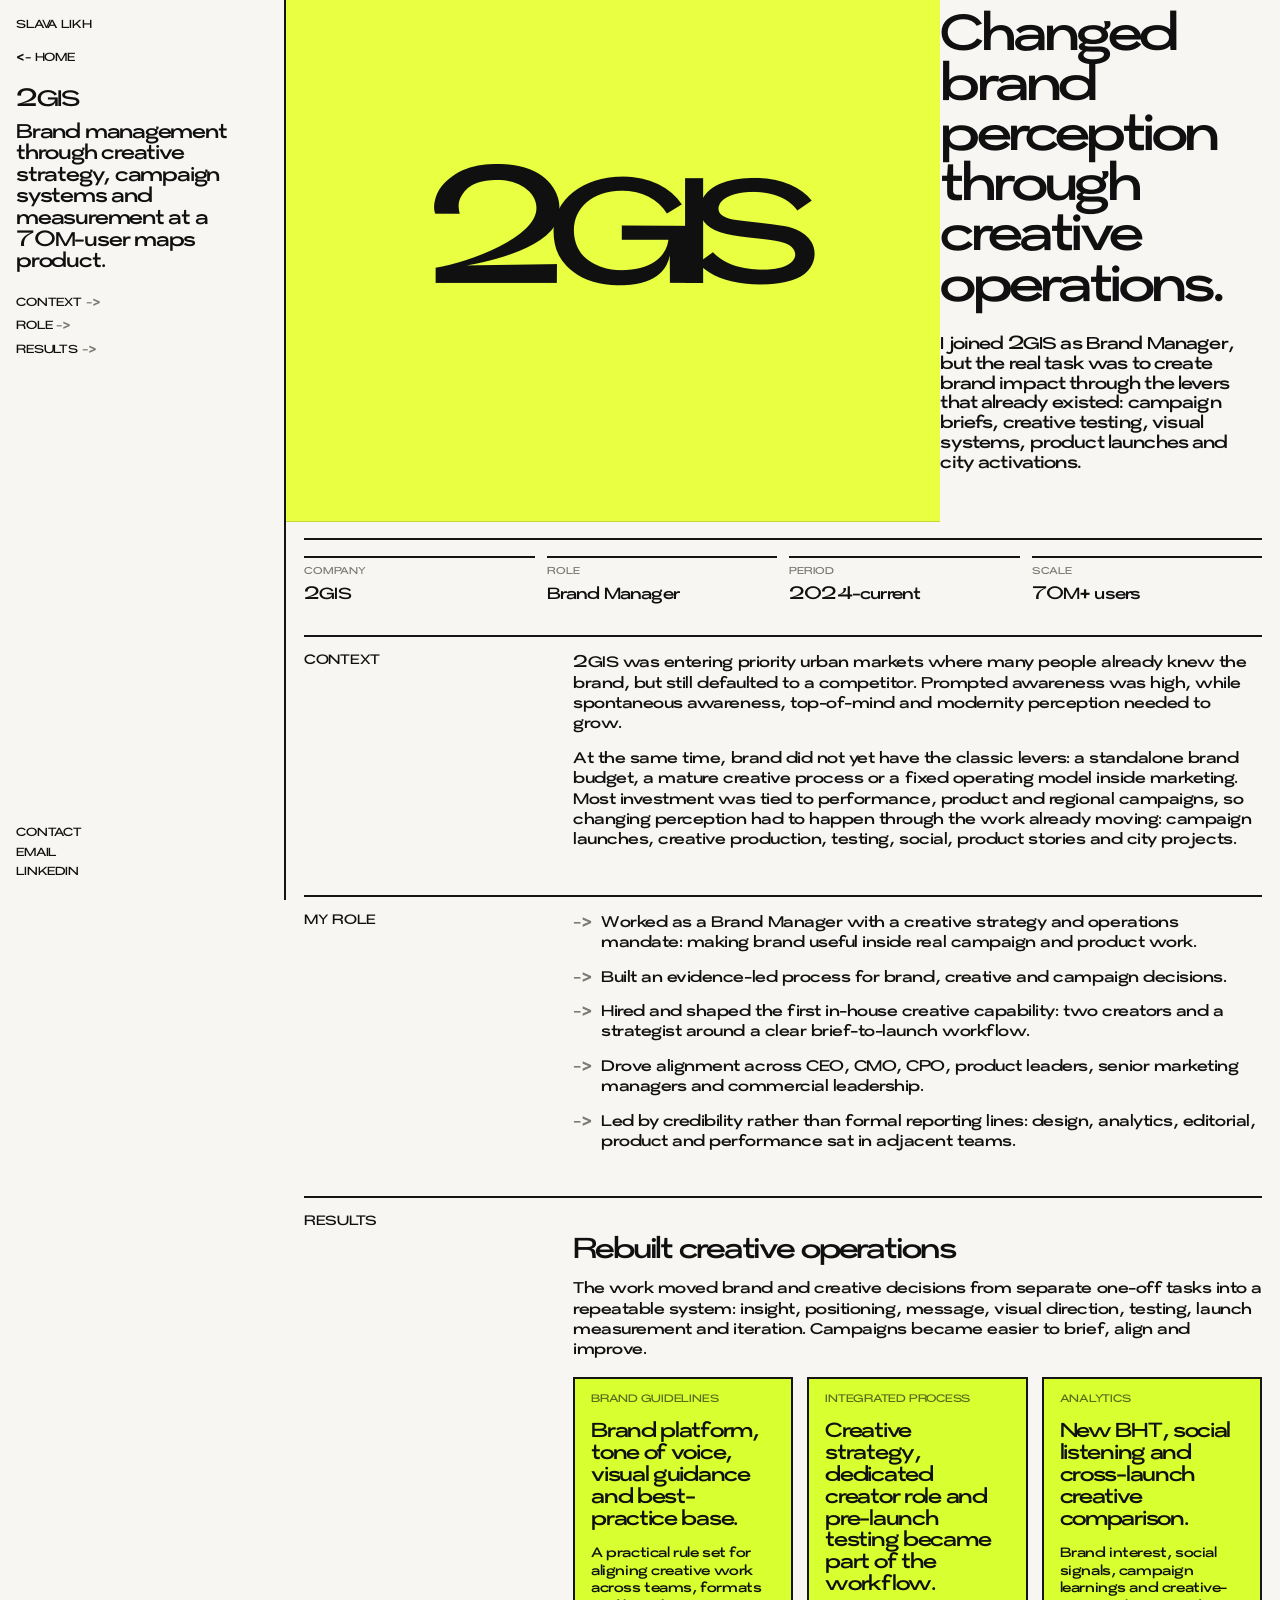
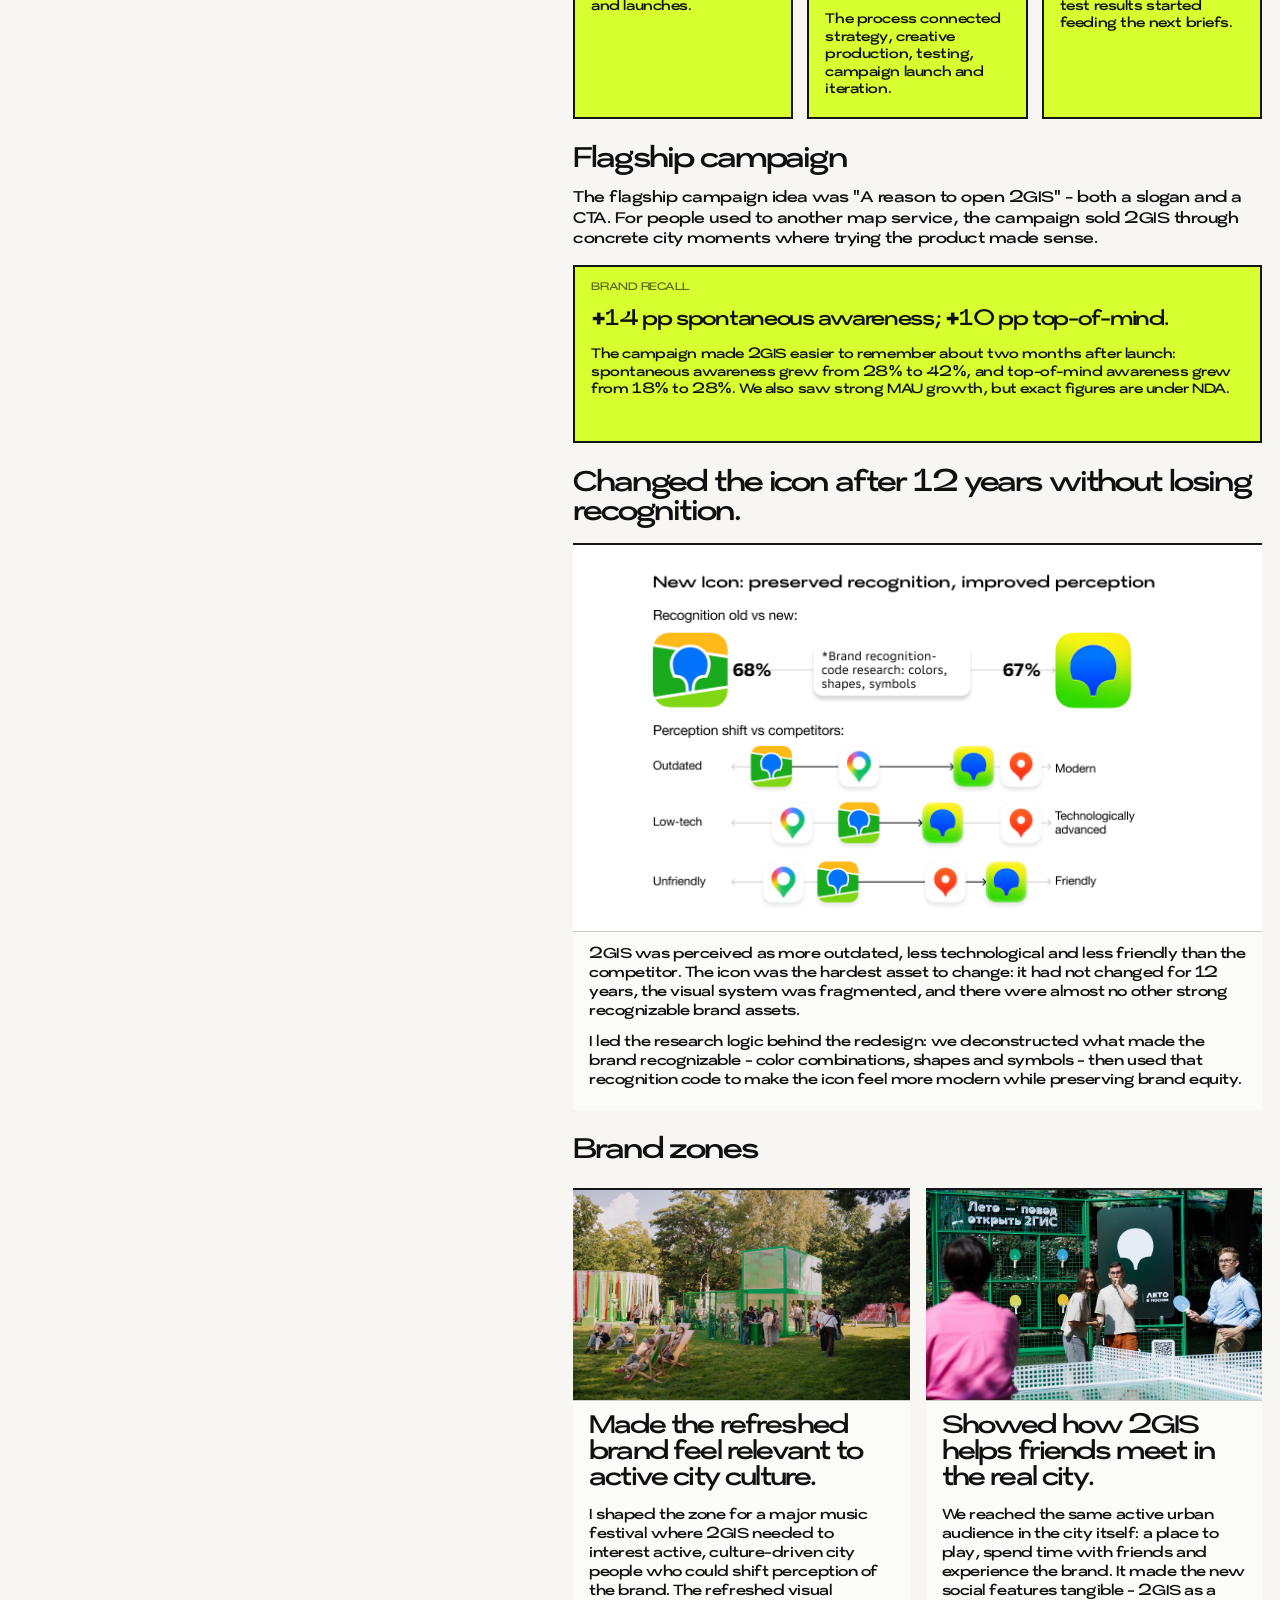
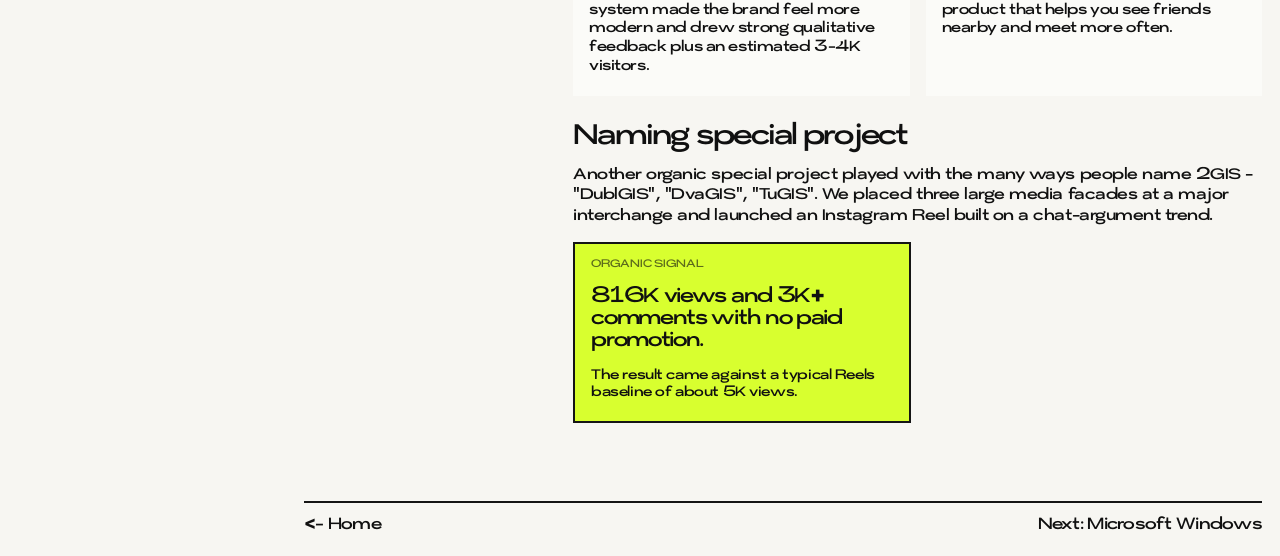
==== commit 2fc635ab: "Normalize case study structure" ====
--- a/cases/2gis.html
+++ b/cases/2gis.html
@@ -22,7 +22,7 @@
         <nav class="rail-links">
           <a href="#context">Context</a>
           <a href="#role">Role</a>
-          <a href="#result">Result</a>
+          <a href="#results">Results</a>
         </nav>
       </div>
       <div class="rail-contact">
@@ -69,8 +69,8 @@
         </div>
       </section>
 
-      <section id="result" class="case-section">
-        <h2>Result</h2>
+      <section id="results" class="case-section">
+        <h2>Results</h2>
         <div>
           <div class="result-cluster">
             <h3>Rebuilt creative operations</h3>
--- a/styles.css
+++ b/styles.css
@@ -788,6 +788,25 @@
   color: var(--ink);
 }
 
+.video-embed {
+  position: relative;
+  width: 100%;
+  max-width: 980px;
+  margin: 18px 0;
+  border: 2px solid var(--line);
+  background: var(--ink);
+  aspect-ratio: 16 / 9;
+  overflow: hidden;
+}
+
+.video-embed iframe {
+  position: absolute;
+  inset: 0;
+  width: 100%;
+  height: 100%;
+  border: 0;
+}
+
 .attribute-grid {
   display: grid;
   grid-template-columns: repeat(3, minmax(0, 1fr));
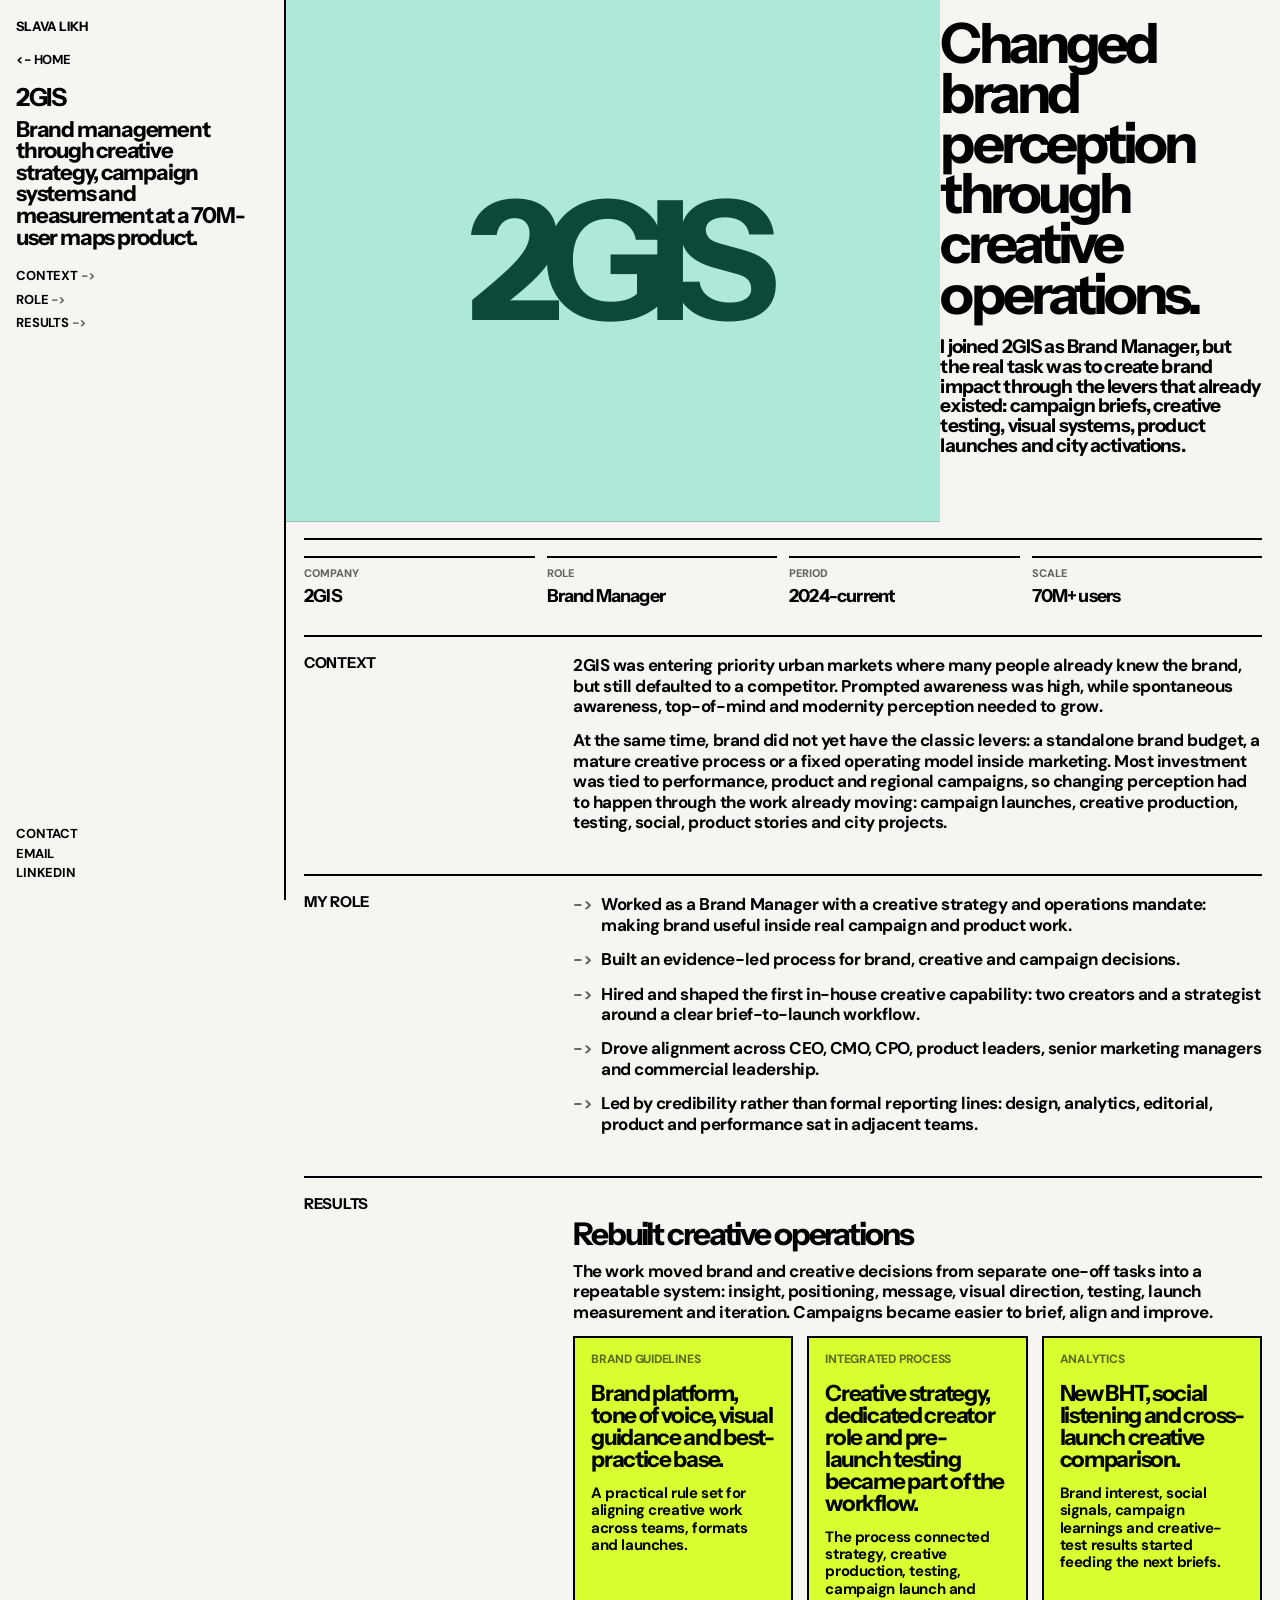
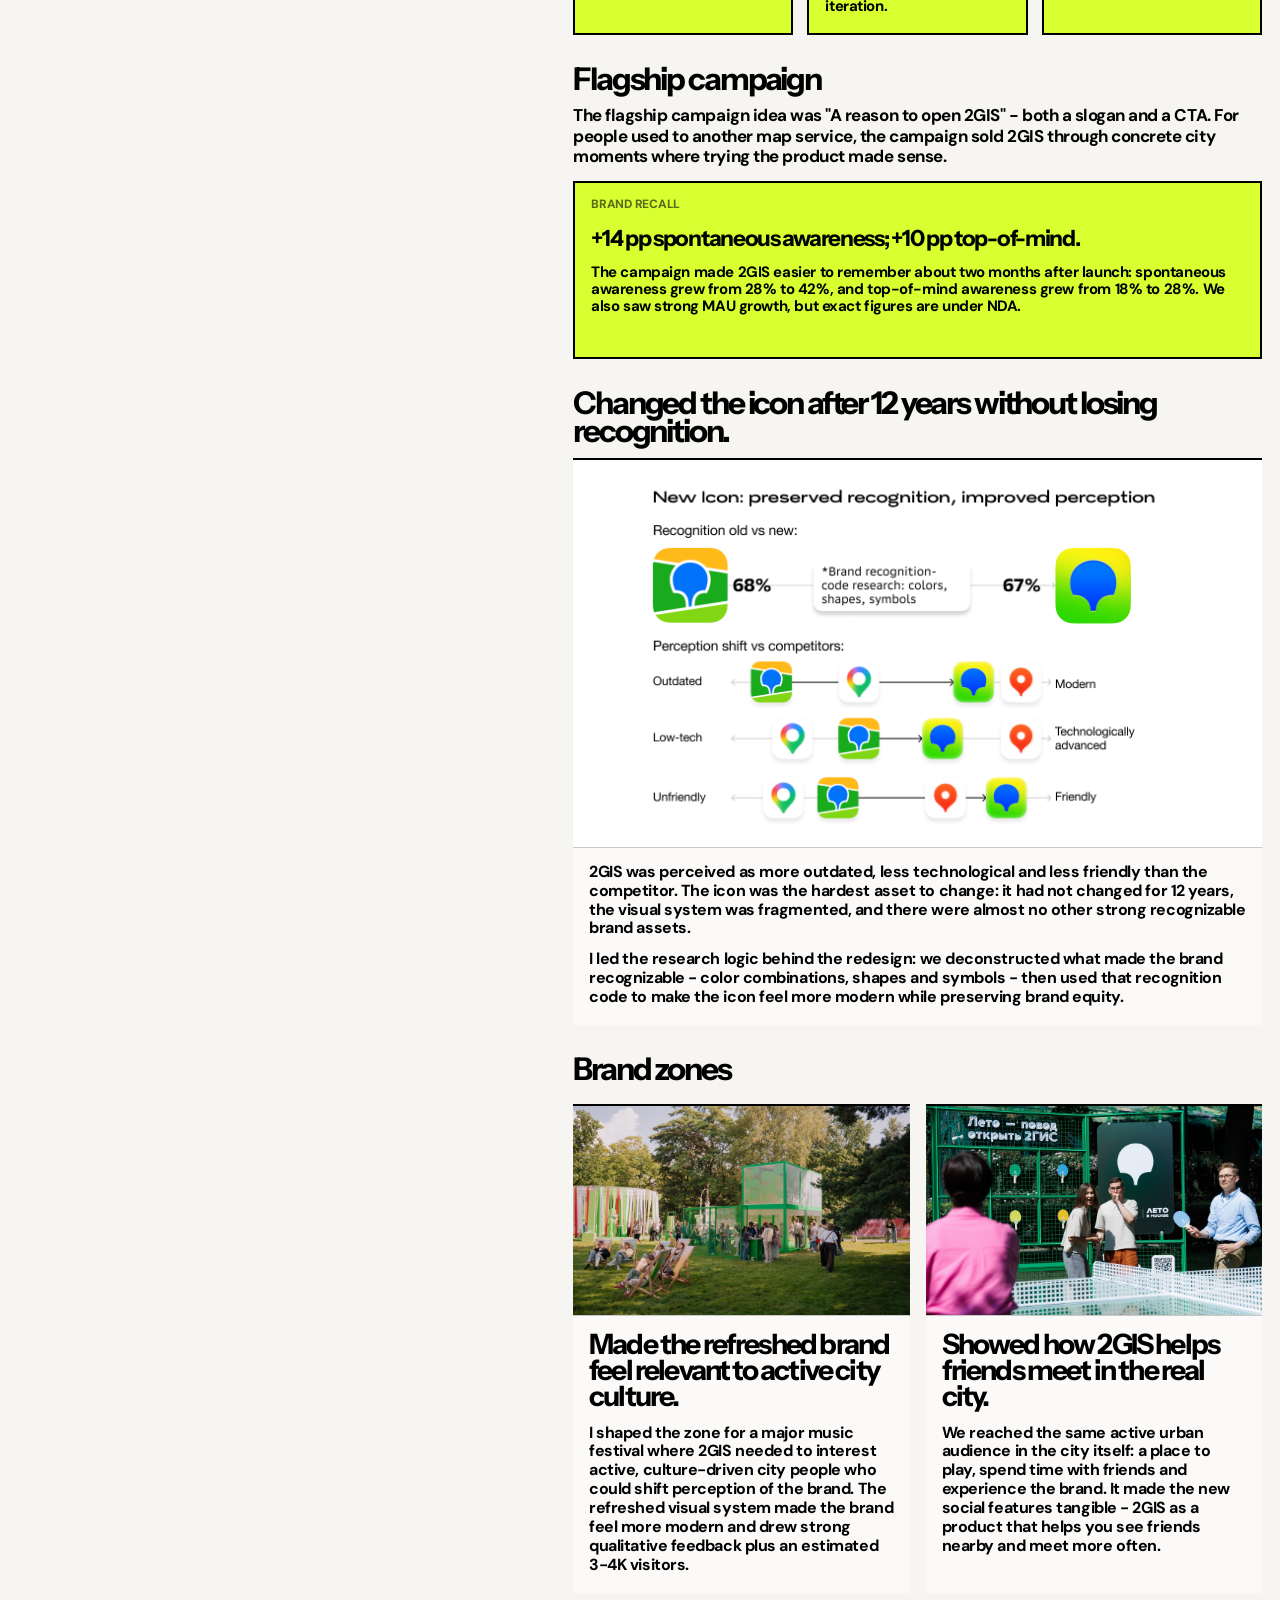
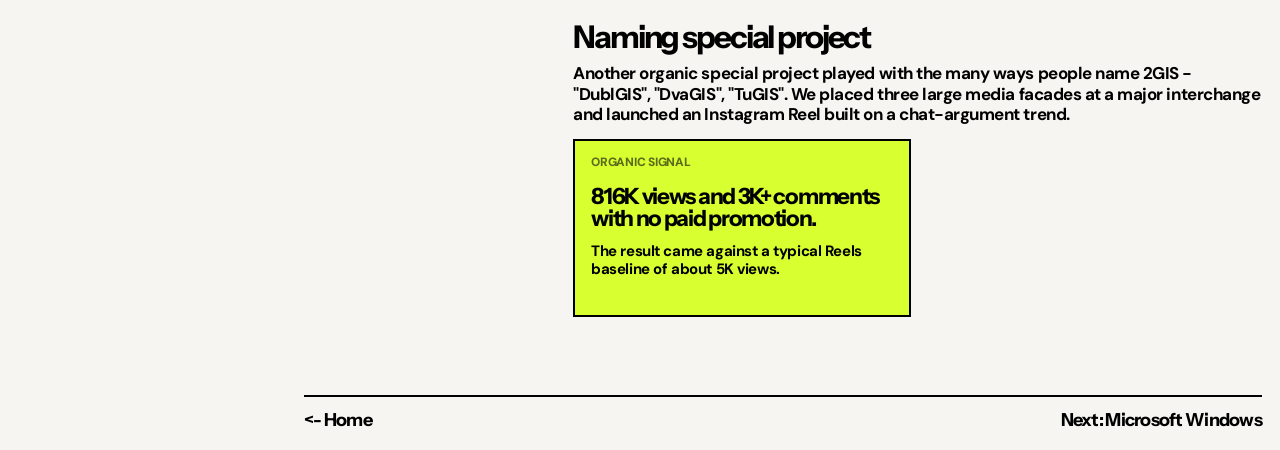
==== commit b0c3f9be: "Restore portfolio layout; keep Figma fonts and colors" ====
--- a/cases/2gis.html
+++ b/cases/2gis.html
@@ -6,7 +6,7 @@
   <title>2GIS - Creative Effectiveness and Integrated Campaigns | Slava Likh</title>
   <link rel="preconnect" href="https://fonts.googleapis.com">
   <link rel="preconnect" href="https://fonts.gstatic.com" crossorigin>
-  <link href="https://fonts.googleapis.com/css2?family=Inter:wght@500;700;800;900&display=swap" rel="stylesheet">
+  <link href="https://fonts.googleapis.com/css2?family=DM+Sans:wght@400;500;600;700&family=Instrument+Sans:wght@600;700;800&display=swap" rel="stylesheet">
   <link rel="stylesheet" href="../styles.css">
 </head>
 <body>
--- a/styles.css
+++ b/styles.css
@@ -1,11 +1,19 @@
 :root {
-  --paper: #f7f6f2;
-  --ink: #101010;
-  --muted: #7a7a74;
-  --line: #151515;
-  --soft-line: rgba(16, 16, 16, 0.16);
+  --paper: #f6f5f2;
+  --ink: #000000;
+  --muted: rgba(0, 0, 0, 0.6);
+  --line: #000000;
+  --soft-line: rgba(0, 0, 0, 0.16);
   --panel: #ffffff;
   --accent: #d8ff2f;
+  --accent-mint: #aee8d9;
+  --accent-cyan: #c9eef8;
+  --accent-pink: #f5b6c9;
+  --accent-yellow: #ffe8a8;
+  --brand-green: #0c493a;
+  --brand-blue: #1f48b1;
+  --brand-red: #9d1233;
+  --brand-orange: #f17d10;
   --max: 1720px;
 }
 
@@ -29,9 +37,30 @@
   margin: 0;
   background: var(--paper);
   color: var(--ink);
-  font-family: Konstant, Inter, Helvetica Neue, Arial, sans-serif;
+  font-family: "DM Sans", Helvetica Neue, Arial, sans-serif;
   font-size: 15px;
   line-height: 1.28;
+}
+
+h1,
+h2,
+h3,
+strong,
+.rail-kicker,
+.bio p,
+.tile-title,
+.case-wordmark span,
+.case-intro p,
+.case-meta b,
+.result-item strong,
+.result-card strong,
+.method-map strong,
+.consulting-frame strong,
+.consulting-recommendation strong,
+.attribute-grid span,
+.visual-case-copy h3,
+.pager {
+  font-family: "Instrument Sans", Helvetica Neue, Arial, sans-serif;
 }
 
 a {
@@ -58,7 +87,7 @@
   display: flex;
   flex-direction: column;
   justify-content: space-between;
-  background: rgba(247, 246, 242, 0.94);
+  background: rgba(246, 245, 242, 0.94);
   z-index: 20;
 }
 
@@ -71,8 +100,15 @@
   font-weight: 700;
 }
 
+.shell .rail-kicker {
+  font-size: 26px;
+  line-height: 0.96;
+  letter-spacing: -0.06em;
+  font-weight: 800;
+}
+
 .bio {
-  margin-top: 22px;
+  margin-top: 16px;
   max-width: 232px;
 }
 
@@ -125,63 +161,52 @@
 }
 
 .topbar {
-  display: grid;
-  grid-template-columns: minmax(0, 1fr) minmax(300px, 0.62fr);
-  gap: 22px;
-  min-height: 42vh;
+  min-height: 54vh;
   border-bottom: 2px solid var(--line);
+  display: flex;
+  align-items: flex-start;
+  padding-top: 10px;
 }
 
 .statement {
-  max-width: 980px;
+  max-width: 1180px;
   align-self: start;
 }
 
 .statement h2 {
   margin: 0;
-  font-size: clamp(56px, 8vw, 154px);
-  line-height: 0.82;
+  font-size: clamp(54px, 7.4vw, 138px);
+  line-height: 0.86;
   letter-spacing: -0.087em;
   font-weight: 800;
 }
 
 .statement .lead {
-  max-width: 740px;
+  max-width: 880px;
   margin: 24px 0 0;
-  font-size: clamp(21px, 2vw, 38px);
+  font-size: clamp(21px, 2.15vw, 40px);
   line-height: 1;
   letter-spacing: -0.055em;
   font-weight: 700;
 }
 
-.meta-stack {
-  display: grid;
-  grid-template-columns: 1fr 1fr;
-  gap: 14px;
-  align-self: start;
-}
-
-.meta-card {
-  border-top: 2px solid var(--line);
-  padding-top: 8px;
-  min-height: 108px;
-}
-
-.meta-card .label {
-  display: block;
-  margin-bottom: 12px;
-  color: var(--muted);
-  text-transform: uppercase;
+.signal-strip {
+  display: flex;
+  flex-wrap: wrap;
+  gap: 8px;
+  margin-top: 28px;
+}
+
+.signal-strip span {
+  display: inline-flex;
+  border: 2px solid var(--line);
+  padding: 7px 10px 8px;
+  border-radius: 999px;
   font-size: 12px;
-  font-weight: 800;
-}
-
-.meta-card p {
-  margin: 0;
-  font-size: 17px;
-  line-height: 1.08;
-  letter-spacing: -0.035em;
-  font-weight: 700;
+  line-height: 1;
+  text-transform: uppercase;
+  letter-spacing: -0.015em;
+  font-weight: 800;
 }
 
 .section-title {
@@ -267,19 +292,24 @@
 }
 
 .mark.two-gis {
-  background: #e8ff42;
+  background: var(--accent-mint);
+}
+
+.mark.two-gis span {
+  color: var(--brand-green);
 }
 
 .mark.windows {
-  background: #dfe7ff;
+  background: var(--accent-cyan);
 }
 
 .mark.windows span {
+  color: var(--brand-blue);
   font-size: clamp(30px, 4vw, 66px);
 }
 
 .mark.mcd {
-  background: #f6df26;
+  background: var(--accent-yellow);
 }
 
 .mark.mcd span,
@@ -290,19 +320,35 @@
 }
 
 .mark.ymaps {
-  background: #f3f0ea;
+  background: var(--accent-pink);
+}
+
+.mark.ymaps span {
+  color: var(--brand-red);
 }
 
 .mark.xbox {
-  background: #dbefd5;
+  background: var(--accent-mint);
+}
+
+.mark.xbox span {
+  color: var(--brand-green);
 }
 
 .mark.azure {
-  background: #e8f3ff;
+  background: var(--accent-cyan);
+}
+
+.mark.azure span {
+  color: var(--brand-blue);
 }
 
 .mark.ey {
-  background: #f2f2f2;
+  background: var(--accent-yellow);
+}
+
+.mark.ey span {
+  color: var(--brand-orange);
 }
 
 .tile-title {
@@ -321,29 +367,12 @@
 }
 
 .tile-copy {
-  margin: 15px 0 0;
-  max-width: 640px;
-  font-size: 17px;
-  line-height: 1.05;
-  letter-spacing: -0.04em;
+  margin: 12px 0 0;
+  max-width: 540px;
+  font-size: 16px;
+  line-height: 1.06;
+  letter-spacing: -0.035em;
   font-weight: 700;
-}
-
-.tile-tags {
-  display: flex;
-  flex-wrap: wrap;
-  gap: 6px;
-  margin-top: 18px;
-}
-
-.tag {
-  border: 1px solid var(--line);
-  padding: 4px 7px 5px;
-  border-radius: 999px;
-  font-size: 11px;
-  line-height: 1;
-  text-transform: uppercase;
-  font-weight: 800;
 }
 
 .proof {
@@ -355,7 +384,7 @@
 }
 
 .proof-item {
-  min-height: 180px;
+  min-height: 152px;
   padding: 14px;
   border-top: 2px solid var(--line);
   background: rgba(255, 255, 255, 0.5);
@@ -376,10 +405,10 @@
 
 .proof-item strong {
   display: block;
-  font-size: clamp(23px, 1.9vw, 34px);
+  font-size: clamp(22px, 1.75vw, 32px);
   line-height: 0.92;
   letter-spacing: -0.065em;
-  margin-bottom: 12px;
+  margin-bottom: 10px;
 }
 
 .proof-item p {
@@ -961,7 +990,11 @@
     grid-template-columns: 1fr;
   }
 
-  .meta-stack,
+  .topbar {
+    min-height: auto;
+    padding-bottom: 30px;
+  }
+
   .case-meta,
   .proof,
   .result-panel,
@@ -1011,7 +1044,6 @@
     padding: 12px;
   }
 
-  .meta-stack,
   .case-meta,
   .proof,
   .result-panel,
@@ -1062,6 +1094,10 @@
     min-height: 300px;
   }
 
+  .topbar {
+    padding-bottom: 26px;
+  }
+
   .case-wordmark {
     margin-left: 0;
     margin-right: 0;
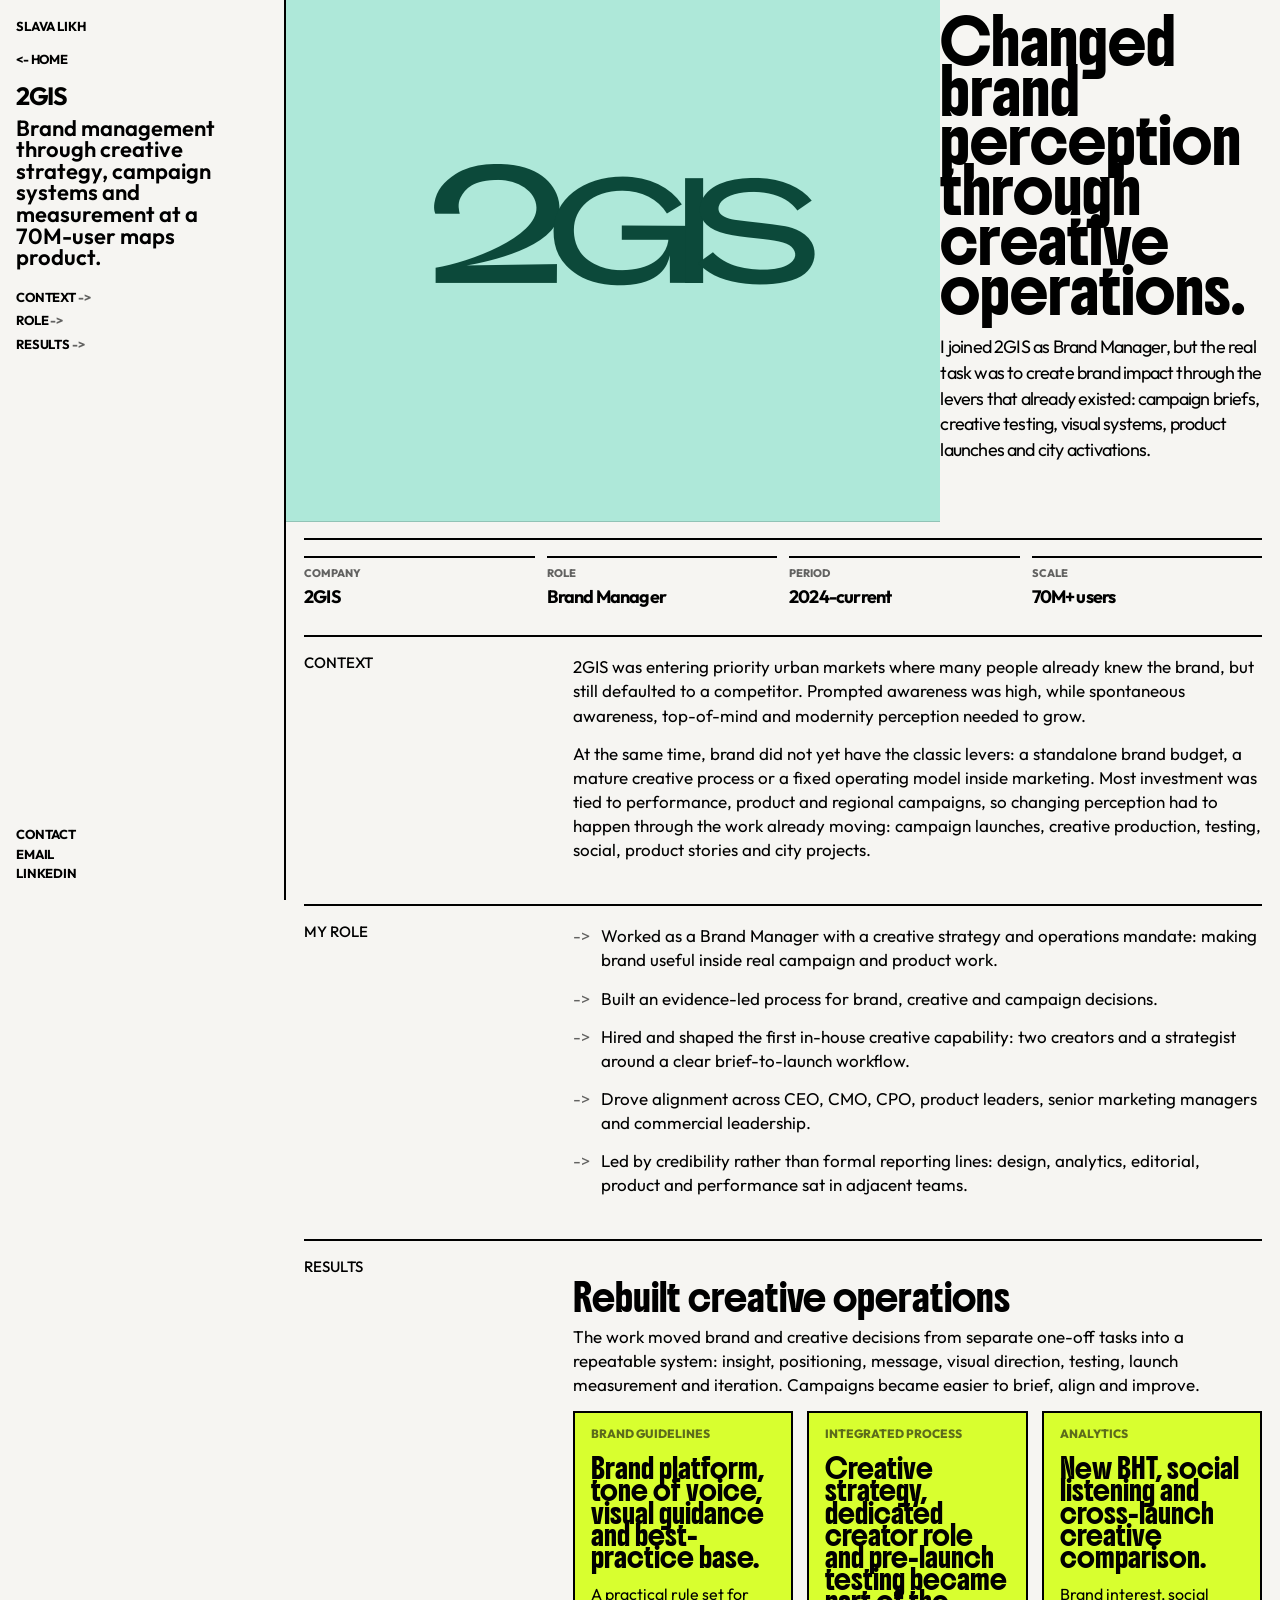
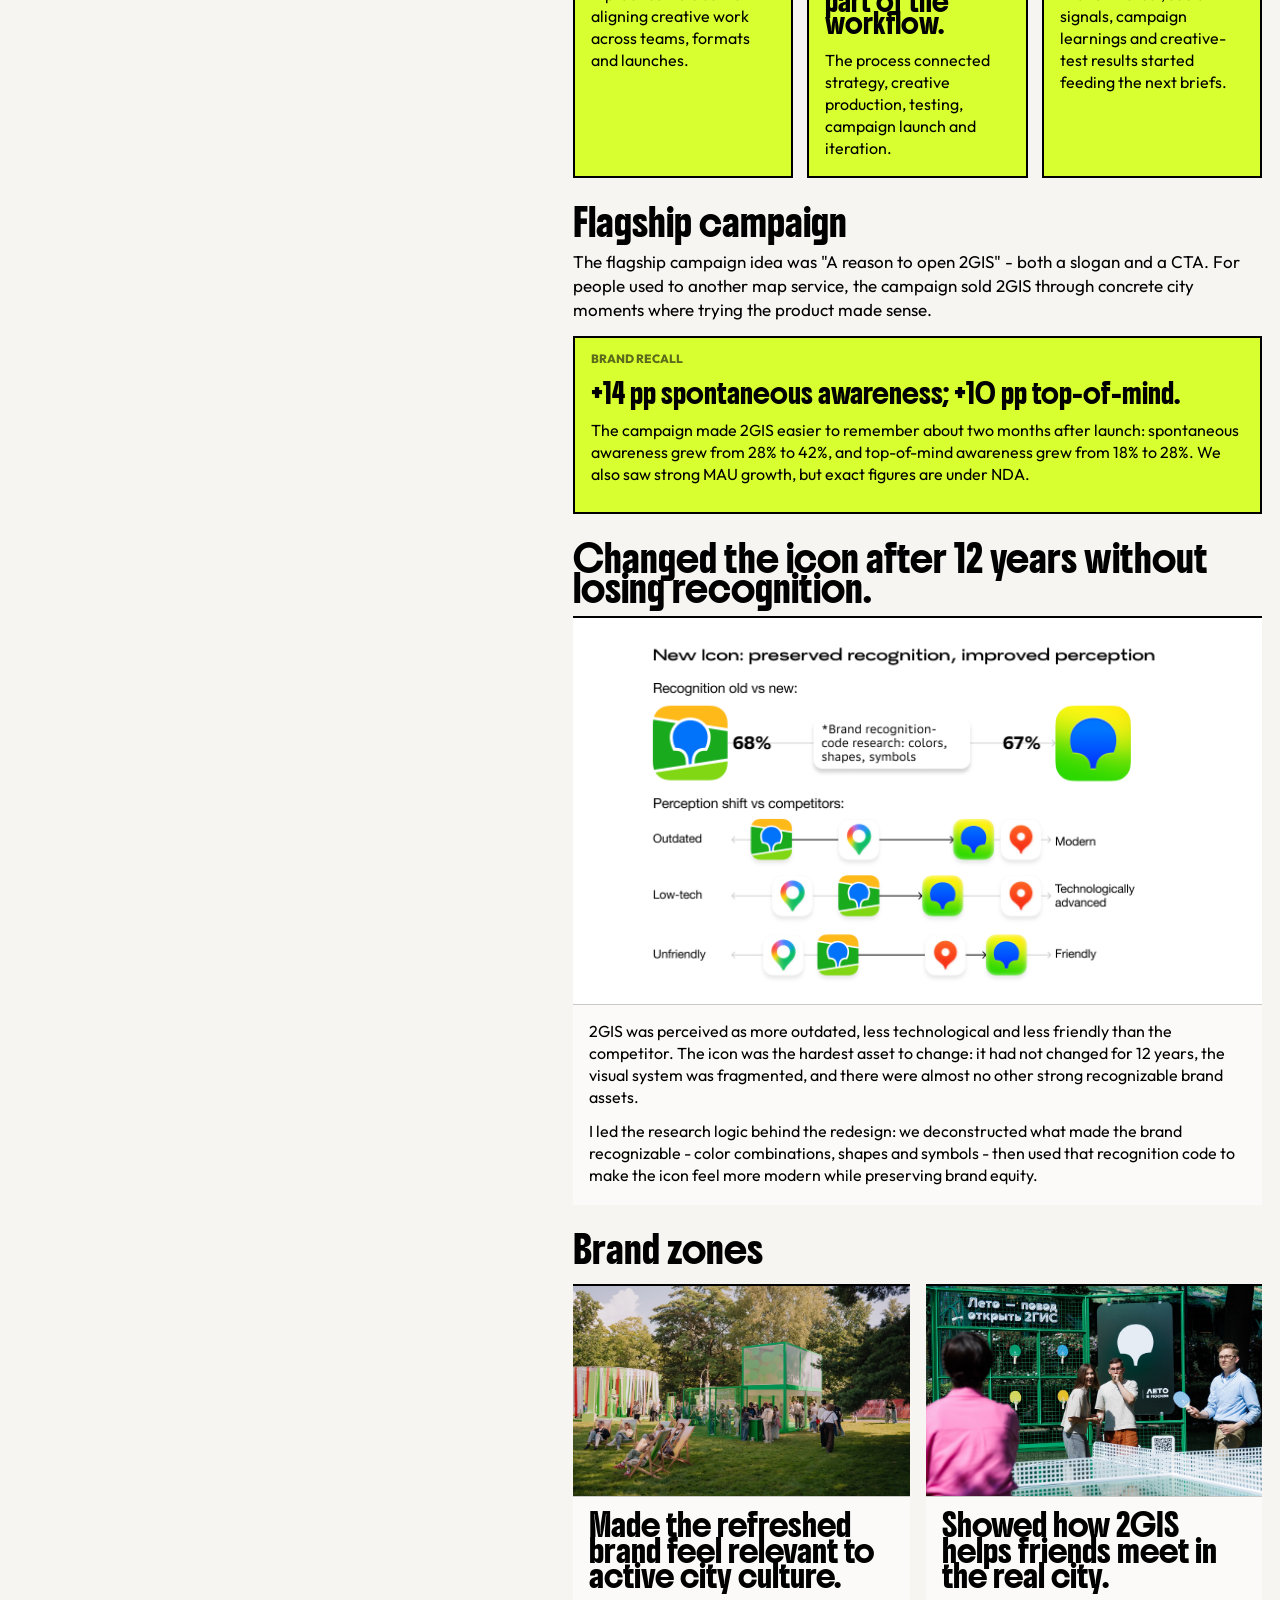
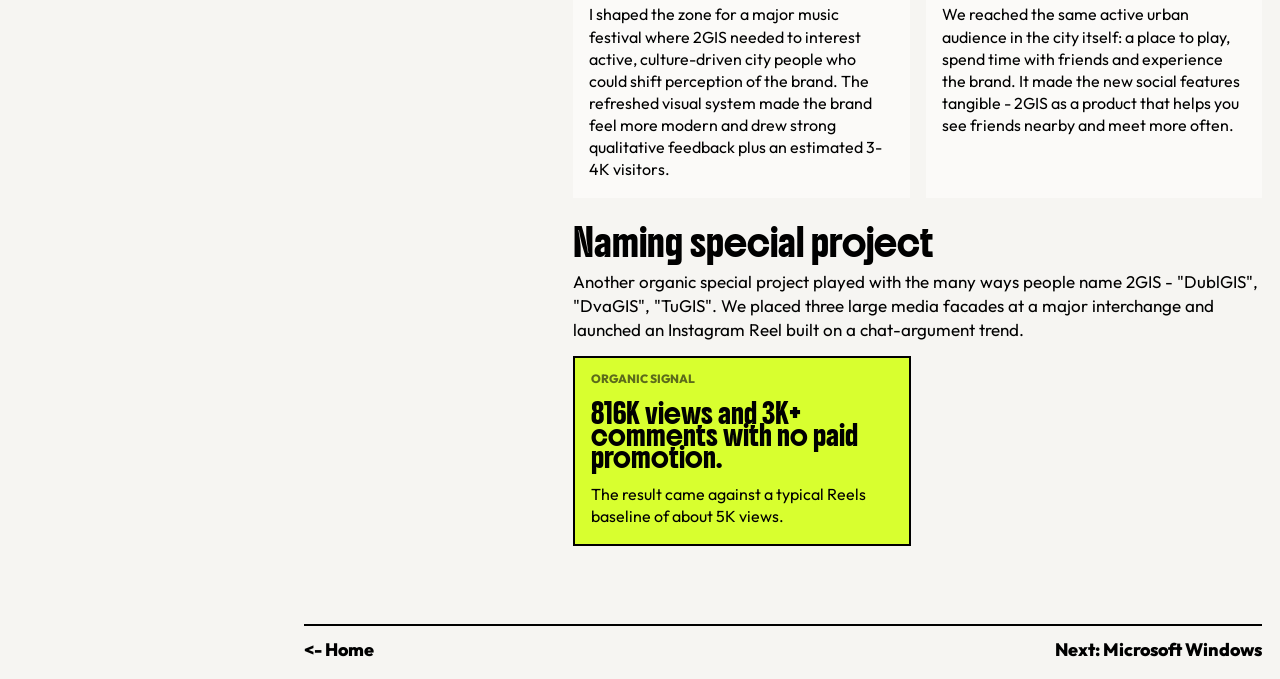
==== commit da53d2da: "Apply Figma typography and refine responsive layouts" ====
--- a/cases/2gis.html
+++ b/cases/2gis.html
@@ -6,7 +6,7 @@
   <title>2GIS - Creative Effectiveness and Integrated Campaigns | Slava Likh</title>
   <link rel="preconnect" href="https://fonts.googleapis.com">
   <link rel="preconnect" href="https://fonts.gstatic.com" crossorigin>
-  <link href="https://fonts.googleapis.com/css2?family=DM+Sans:wght@400;500;600;700&family=Instrument+Sans:wght@600;700;800&display=swap" rel="stylesheet">
+  <link href="https://fonts.googleapis.com/css2?family=Boldonse&family=Outfit:wght@400;500;600;700&display=swap" rel="stylesheet">
   <link rel="stylesheet" href="../styles.css">
 </head>
 <body>
--- a/styles.css
+++ b/styles.css
@@ -37,30 +37,9 @@
   margin: 0;
   background: var(--paper);
   color: var(--ink);
-  font-family: "DM Sans", Helvetica Neue, Arial, sans-serif;
+  font-family: "Outfit", Helvetica Neue, Arial, sans-serif;
   font-size: 15px;
   line-height: 1.28;
-}
-
-h1,
-h2,
-h3,
-strong,
-.rail-kicker,
-.bio p,
-.tile-title,
-.case-wordmark span,
-.case-intro p,
-.case-meta b,
-.result-item strong,
-.result-card strong,
-.method-map strong,
-.consulting-frame strong,
-.consulting-recommendation strong,
-.attribute-grid span,
-.visual-case-copy h3,
-.pager {
-  font-family: "Instrument Sans", Helvetica Neue, Arial, sans-serif;
 }
 
 a {
@@ -965,6 +944,176 @@
   letter-spacing: -0.04em;
 }
 
+/* Typography roles from the Figma type specimen (node 2:546). */
+.statement h2,
+.proof-item strong,
+.tile-title,
+.case-intro h1,
+.result-item strong,
+.result-cluster h3,
+.result-card strong,
+.method-map strong,
+.consulting-frame strong,
+.consulting-recommendation strong,
+.attribute-grid span,
+.visual-case-copy h3 {
+  font-family: "Boldonse", Helvetica Neue, Arial, sans-serif;
+  font-weight: 400;
+  letter-spacing: 0;
+  line-height: 1.16;
+}
+
+.statement .lead,
+.section-title,
+.proof-brand,
+.proof-item p,
+.proof-link,
+.tile-meta,
+.tile-copy,
+.case-intro p,
+.case-meta,
+.case-section h2,
+.case-section p,
+.case-section li,
+.result-item span,
+.result-card span,
+.result-card p,
+.method-map span,
+.consulting-frame span,
+.consulting-frame p,
+.consulting-recommendation span,
+.consulting-recommendation p,
+.attribute-grid p,
+.visual-case-copy span,
+.visual-case-copy p,
+.pager {
+  font-family: "Outfit", Helvetica Neue, Arial, sans-serif;
+  letter-spacing: 0;
+}
+
+.shell .rail-kicker,
+.bio p {
+  font-family: "Outfit", Helvetica Neue, Arial, sans-serif;
+  letter-spacing: 0;
+}
+
+.shell .rail-kicker {
+  font-weight: 700;
+}
+
+.bio p {
+  font-weight: 600;
+}
+
+.statement h2 {
+  font-size: clamp(52px, 5vw, 76px);
+}
+
+.proof-item strong {
+  font-size: clamp(18px, 1.35vw, 23px);
+  line-height: 1.24;
+}
+
+.tile-title {
+  font-size: clamp(19px, 1.4vw, 23px);
+  line-height: 1.26;
+}
+
+.case-intro h1 {
+  font-size: clamp(36px, 3.35vw, 58px);
+}
+
+.result-cluster h3 {
+  font-size: clamp(24px, 2vw, 36px);
+}
+
+.result-item strong,
+.result-card strong {
+  font-size: clamp(19px, 1.45vw, 27px);
+}
+
+.method-map strong {
+  font-size: clamp(16px, 1.05vw, 21px);
+}
+
+.consulting-frame strong {
+  font-size: clamp(18px, 1.25vw, 24px);
+}
+
+.consulting-recommendation strong {
+  font-size: clamp(22px, 1.8vw, 33px);
+}
+
+.attribute-grid span {
+  font-size: clamp(24px, 2vw, 36px);
+}
+
+.visual-case-copy h3 {
+  font-size: clamp(22px, 1.75vw, 32px);
+}
+
+.statement .lead {
+  max-width: 900px;
+  font-size: clamp(20px, 1.55vw, 22px);
+  line-height: 1.5;
+  font-weight: 400;
+}
+
+.proof-item p,
+.tile-copy {
+  font-size: 17px;
+  line-height: 1.3;
+  font-weight: 400;
+}
+
+.case-intro p,
+.case-intro p.case-intro-compact {
+  font-size: clamp(18px, 1.35vw, 22px);
+  line-height: 1.42;
+  font-weight: 400;
+}
+
+.case-section p,
+.case-section li {
+  font-size: clamp(17px, 1.05vw, 20px);
+  line-height: 1.42;
+  font-weight: 400;
+}
+
+.result-card p,
+.consulting-frame p,
+.consulting-recommendation p,
+.attribute-grid p,
+.visual-case-copy p {
+  font-size: clamp(16px, 0.95vw, 18px);
+  line-height: 1.38;
+  font-weight: 400;
+}
+
+.section-title,
+.case-section h2 {
+  font-weight: 500;
+}
+
+.mark span,
+.case-wordmark span {
+  font-family: "Konstant", Helvetica Neue, Arial, sans-serif;
+}
+
+.mark.windows span,
+.mark.azure span,
+.case-wordmark.mark.windows span,
+.case-wordmark.mark.azure span {
+  line-height: 1.04;
+  letter-spacing: -0.06em;
+}
+
+@media (min-width: 981px) and (max-width: 1180px) {
+  .proof {
+    grid-template-columns: repeat(3, minmax(0, 1fr));
+  }
+}
+
 @media (max-width: 980px) {
   .shell,
   .case-shell {
@@ -995,8 +1144,37 @@
     padding-bottom: 30px;
   }
 
+  .case-hero {
+    min-height: 0;
+    gap: 14px;
+    padding-bottom: 18px;
+  }
+
+  .case-wordmark {
+    min-height: 86px;
+    margin: 0;
+    padding: 14px 16px;
+    justify-content: flex-start;
+    border-bottom: 0;
+  }
+
+  .case-wordmark span {
+    font-size: clamp(34px, 9vw, 48px);
+    line-height: 1;
+    letter-spacing: -0.08em;
+    text-align: left;
+  }
+
+  .case-wordmark.mark.windows span,
+  .case-wordmark.mark.mcd span,
+  .case-wordmark.mark.ymaps span,
+  .case-wordmark.mark.azure span {
+    font-size: clamp(22px, 6vw, 32px);
+    line-height: 1.04;
+    letter-spacing: -0.06em;
+  }
+
   .case-meta,
-  .proof,
   .result-panel,
   .result-grid,
   .method-map,
@@ -1046,13 +1224,80 @@
 
   .case-meta,
   .proof,
-  .result-panel,
-  .result-grid,
   .method-map,
   .attribute-grid,
   .consulting-frame,
   .visual-case-grid {
     grid-template-columns: 1fr;
+  }
+
+  .proof {
+    grid-template-columns: repeat(2, minmax(0, 1fr));
+    gap: 10px;
+    margin-top: 10px;
+    margin-bottom: 24px;
+  }
+
+  .proof-item {
+    min-height: 0;
+    padding: 10px 12px 12px;
+  }
+
+  .proof-brand {
+    margin-bottom: 8px;
+    font-size: 10px;
+  }
+
+  .proof-item strong {
+    margin-bottom: 6px;
+    font-size: 18px;
+    line-height: 1.2;
+  }
+
+  .proof-item p {
+    font-size: 15px;
+    line-height: 1.25;
+  }
+
+  .proof-link {
+    padding-top: 12px;
+  }
+
+  .result-panel,
+  .result-grid {
+    margin-top: 10px;
+    margin-bottom: 14px;
+  }
+
+  .result-grid {
+    gap: 8px;
+  }
+
+  .result-item,
+  .result-card {
+    min-height: 0;
+    padding: 11px 12px 12px;
+  }
+
+  .result-item span,
+  .result-card span {
+    margin-bottom: 8px;
+    font-size: 10px;
+  }
+
+  .result-item strong,
+  .result-card strong {
+    font-family: "Outfit", Helvetica Neue, Arial, sans-serif;
+    font-size: 18px;
+    line-height: 1.22;
+    letter-spacing: 0;
+    font-weight: 600;
+  }
+
+  .result-card p {
+    margin-top: 8px;
+    font-size: 15px;
+    line-height: 1.3;
   }
 
   .consulting-frame article,
@@ -1079,6 +1324,26 @@
     border-bottom: 0;
   }
 
+  .tile {
+    min-height: 300px;
+  }
+
+  .topbar {
+    padding-bottom: 26px;
+  }
+
+  .case-wordmark {
+    margin-left: 0;
+    margin-right: 0;
+  }
+}
+
+@media (max-width: 479px) {
+  .result-panel,
+  .result-grid {
+    grid-template-columns: 1fr;
+  }
+
   .result-item,
   .result-item:nth-child(2n),
   .result-item:nth-last-child(-n + 2) {
@@ -1089,18 +1354,11 @@
   .result-item:last-child {
     border-bottom: 0;
   }
-
-  .tile {
-    min-height: 300px;
-  }
-
-  .topbar {
-    padding-bottom: 26px;
-  }
-
-  .case-wordmark {
-    margin-left: 0;
-    margin-right: 0;
+}
+
+@media (max-width: 359px) {
+  .proof {
+    grid-template-columns: 1fr;
   }
 }
 
